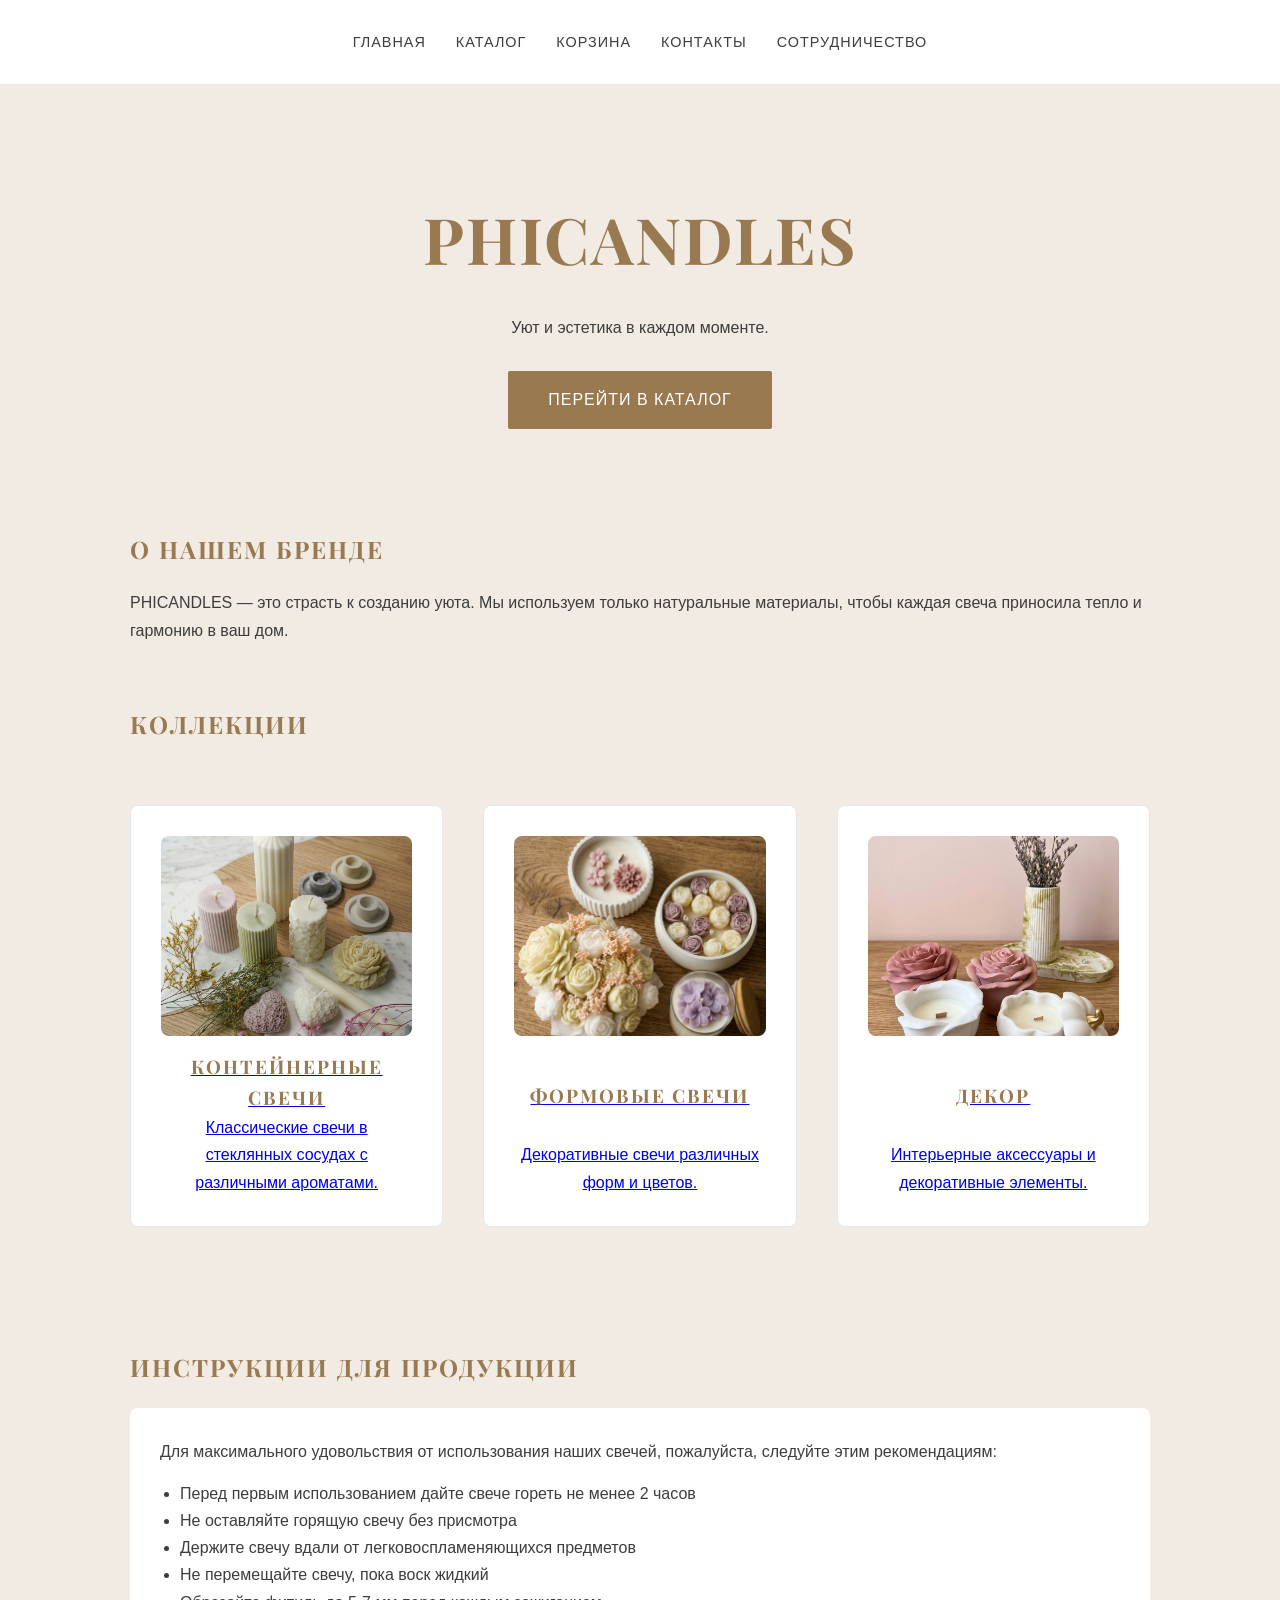
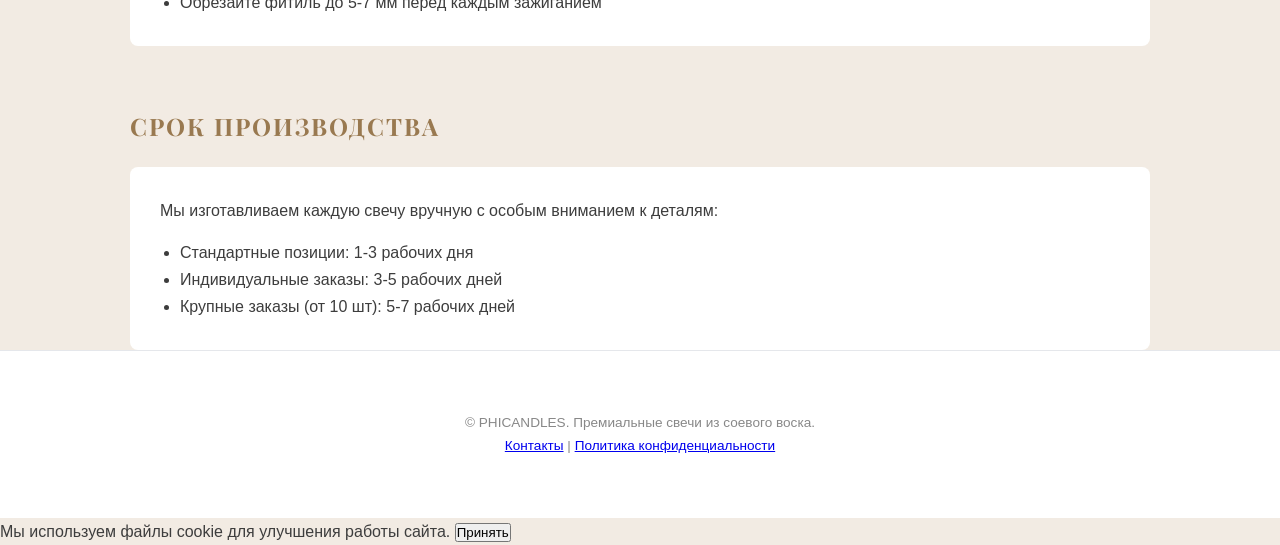
==== index.html @ 19fd30d9 "Финальная сборка магазина на основе макета: добавлены категории Контейнерные свечи и Формовые свечи," ====
<!doctype html>
<html lang="ru">

<head>
    <meta charset="UTF-8" />
    <meta name="viewport" content="width=device-width, initial-scale=1.0" />
    <title>PHICANDLES — Натуральные свечи</title>
    <link rel="preconnect" href="https://fonts.googleapis.com">
    <link rel="preconnect" href="https://fonts.gstatic.com" crossorigin>
    <link href="https://fonts.googleapis.com/css2?family=Playfair+Display:wght@400;700&display=swap" rel="stylesheet">
    <link rel="stylesheet" href="assets/css/styles.css" />
</head>

<body>
    <header class="header">
        <nav class="container nav">
            <a href="index.html">Главная</a>
            <a href="catalog.html">Каталог</a>
            <a href="cart.html">Корзина</a>
            <a href="contacts.html">Контакты</a>
            <a href="collaboration.html">Сотрудничество</a>
        </nav>
    </header>

    <section class="hero">
        <div class="container">
            <h1>PHICANDLES</h1>
            <p>Уют и эстетика в каждом моменте.</p>
            <a class="btn" href="catalog.html">Перейти в каталог</a>
        </div>
    </section>

    <main class="container">
        <section>
            <h2>О нашем бренде</h2>
            <p style="margin-top: 20px;">PHICANDLES — это страсть к созданию уюта. Мы используем только натуральные
                материалы, чтобы каждая свеча приносила тепло и гармонию в ваш дом.</p>
        </section>

        <section style="margin-top: 60px;">
            <h2>Коллекции</h2>
            <div class="product-grid">
                <a href="catalog.html" class="product-card">
                    <img src="covers/cover_classic.png" alt="Контейнерные свечи"
                        style="width: 100%; height: 200px; object-fit: cover; border-radius: 8px; margin-bottom: 15px;">
                    <h3>Контейнерные свечи</h3>
                    <p>Классические свечи в стеклянных сосудах с различными ароматами.</p>
                </a>
                <a href="catalog.html" class="product-card">
                    <img src="covers/cover_flowers.png" alt="Формовые свечи"
                        style="width: 100%; height: 200px; object-fit: cover; border-radius: 8px; margin-bottom: 15px;">
                    <h3>Формовые свечи</h3>
                    <p>Декоративные свечи различных форм и цветов.</p>
                </a>
                <a href="catalog.html" class="product-card">
                    <img src="covers/cover_decor.png" alt="Декор"
                        style="width: 100%; height: 200px; object-fit: cover; border-radius: 8px; margin-bottom: 15px;">
                    <h3>Декор</h3>
                    <p>Интерьерные аксессуары и декоративные элементы.</p>
                </a>
            </div>
        </section>

        <section style="margin-top: 60px;">
            <h2>Инструкции для продукции</h2>
            <div style="background: #fff; padding: 30px; border-radius: 8px; margin-top: 20px;">
                <p>Для максимального удовольствия от использования наших свечей, пожалуйста, следуйте этим
                    рекомендациям:</p>
                <ul style="margin-top: 15px; margin-left: 20px;">
                    <li>Перед первым использованием дайте свече гореть не менее 2 часов</li>
                    <li>Не оставляйте горящую свечу без присмотра</li>
                    <li>Держите свечу вдали от легковоспламеняющихся предметов</li>
                    <li>Не перемещайте свечу, пока воск жидкий</li>
                    <li>Обрезайте фитиль до 5-7 мм перед каждым зажиганием</li>
                </ul>
            </div>
        </section>

        <section style="margin-top: 60px;">
            <h2>Срок производства</h2>
            <div style="background: #fff; padding: 30px; border-radius: 8px; margin-top: 20px;">
                <p>Мы изготавливаем каждую свечу вручную с особым вниманием к деталям:</p>
                <ul style="margin-top: 15px; margin-left: 20px;">
                    <li>Стандартные позиции: 1-3 рабочих дня</li>
                    <li>Индивидуальные заказы: 3-5 рабочих дней</li>
                    <li>Крупные заказы (от 10 шт): 5-7 рабочих дней</li>
                </ul>
            </div>
        </section>
    </main>

    <footer class="footer">
        <div class="container">
            <p>© PHICANDLES. Премиальные свечи из соевого воска.</p>
            <p><a href="contacts.html">Контакты</a> | <a href="cookie.html">Политика конфиденциальности</a></p>
        </div>
    </footer>
    <div id="cookie-container"></div>
    <script>
        fetch('cookie.html')
            .then(response => response.text())
            .then(data => {
                document.getElementById('cookie-container').innerHTML = data;
                const cookieAccepted = localStorage.getItem('cookieAccepted');
                if (cookieAccepted) {
                    const cookieWarning = document.getElementById('cookie-warning');
                    if (cookieWarning) cookieWarning.style.display = 'none';
                }
            });
    </script>
</body>

</html>
---- assets/css/styles.css ----
/* Reset & Base Styles */
* {
    margin: 0;
    padding: 0;
    box-sizing: border-box;
}

body {
    font-family: 'Segoe UI', Tahoma, Geneva, Verdana, sans-serif;
    background-color: #F2EBE3;
    /* Powder Beige */
    color: #3D3D3D;
    /* Dark Gray */
    line-height: 1.7;
    font-size: 16px;
}

h1,
h2,
h3,
h4 {
    font-family: 'Playfair Display', serif;
    color: #997950;
    /* Bronze */
    font-weight: 700;
    text-transform: uppercase;
    letter-spacing: 2px;
}

.container {
    max-width: 1100px;
    margin: 0 auto;
    padding: 0 40px;
}

/* Header & Nav */
.header {
    padding: 30px 0;
    background: #FFFFFF;
    border-bottom: 1px solid #E5E7EB;
}

.nav {
    display: flex;
    gap: 30px;
    justify-content: center;
}

.nav a {
    text-decoration: none;
    color: #3D3D3D;
    font-size: 0.9rem;
    text-transform: uppercase;
    letter-spacing: 1px;
    transition: color 0.3s ease;
}

.nav a:hover {
    color: #997950;
}

/* Hero Section */
.hero {
    text-align: center;
    padding: 100px 0;
}

.hero h1 {
    font-size: 4rem;
    margin-bottom: 20px;
}

.btn {
    display: inline-block;
    padding: 15px 40px;
    background: #997950;
    color: #fff;
    text-decoration: none;
    border-radius: 2px;
    transition: background 0.3s ease;
    margin-top: 30px;
    text-transform: uppercase;
    letter-spacing: 1px;
}

.btn:hover {
    background: #7a6040;
}

/* Product Cards */
.product-grid {
    display: grid;
    grid-template-columns: repeat(auto-fit, minmax(300px, 1fr));
    gap: 40px;
    padding: 60px 0;
}

.product-card {
    background: #fff;
    padding: 30px;
    border: 1px solid #E5E7EB;
    border-radius: 8px;
    text-align: center;
    transition: transform 0.3s ease, box-shadow 0.3s ease;
    display: flex;
    flex-direction: column;
    justify-content: space-between;
}

.product-card:hover {
    transform: translateY(-5px);
    box-shadow: 0 15px 30px rgba(0, 0, 0, 0.1);
}

.product-card .product-category {
    font-size: 0.8rem;
    color: #997950;
    text-transform: uppercase;
    letter-spacing: 1px;
    margin-bottom: 10px;
}

.product-card .product-name {
    font-size: 1.2rem;
    margin-bottom: 10px;
    color: #3D3D3D;
}

.product-card .product-description {
    font-size: 0.9rem;
    color: #666;
    margin-bottom: 15px;
    flex-grow: 1;
}

.product-card .product-price {
    font-weight: 700;
    margin-bottom: 20px;
    font-size: 1.1rem;
}

.product-card .btn {
    margin-top: 10px;
    padding: 12px 20px;
    font-size: 0.8rem;
    width: 100%;
    border: none;
    cursor: pointer;
}

.aroma-select {
    width: 100%;
    padding: 8px;
    border: 1px solid #E5E7EB;
    border-radius: 4px;
    background: #F9F9F9;
    font-size: 0.85rem;
    color: #3D3D3D;
    margin-bottom: 10px;
}

/* Footer */
.footer {
    padding: 60px 0;
    background: #FFFFFF;
    border-top: 1px solid #E5E7EB;
    text-align: center;
    font-size: 0.85rem;
    color: #888;
}
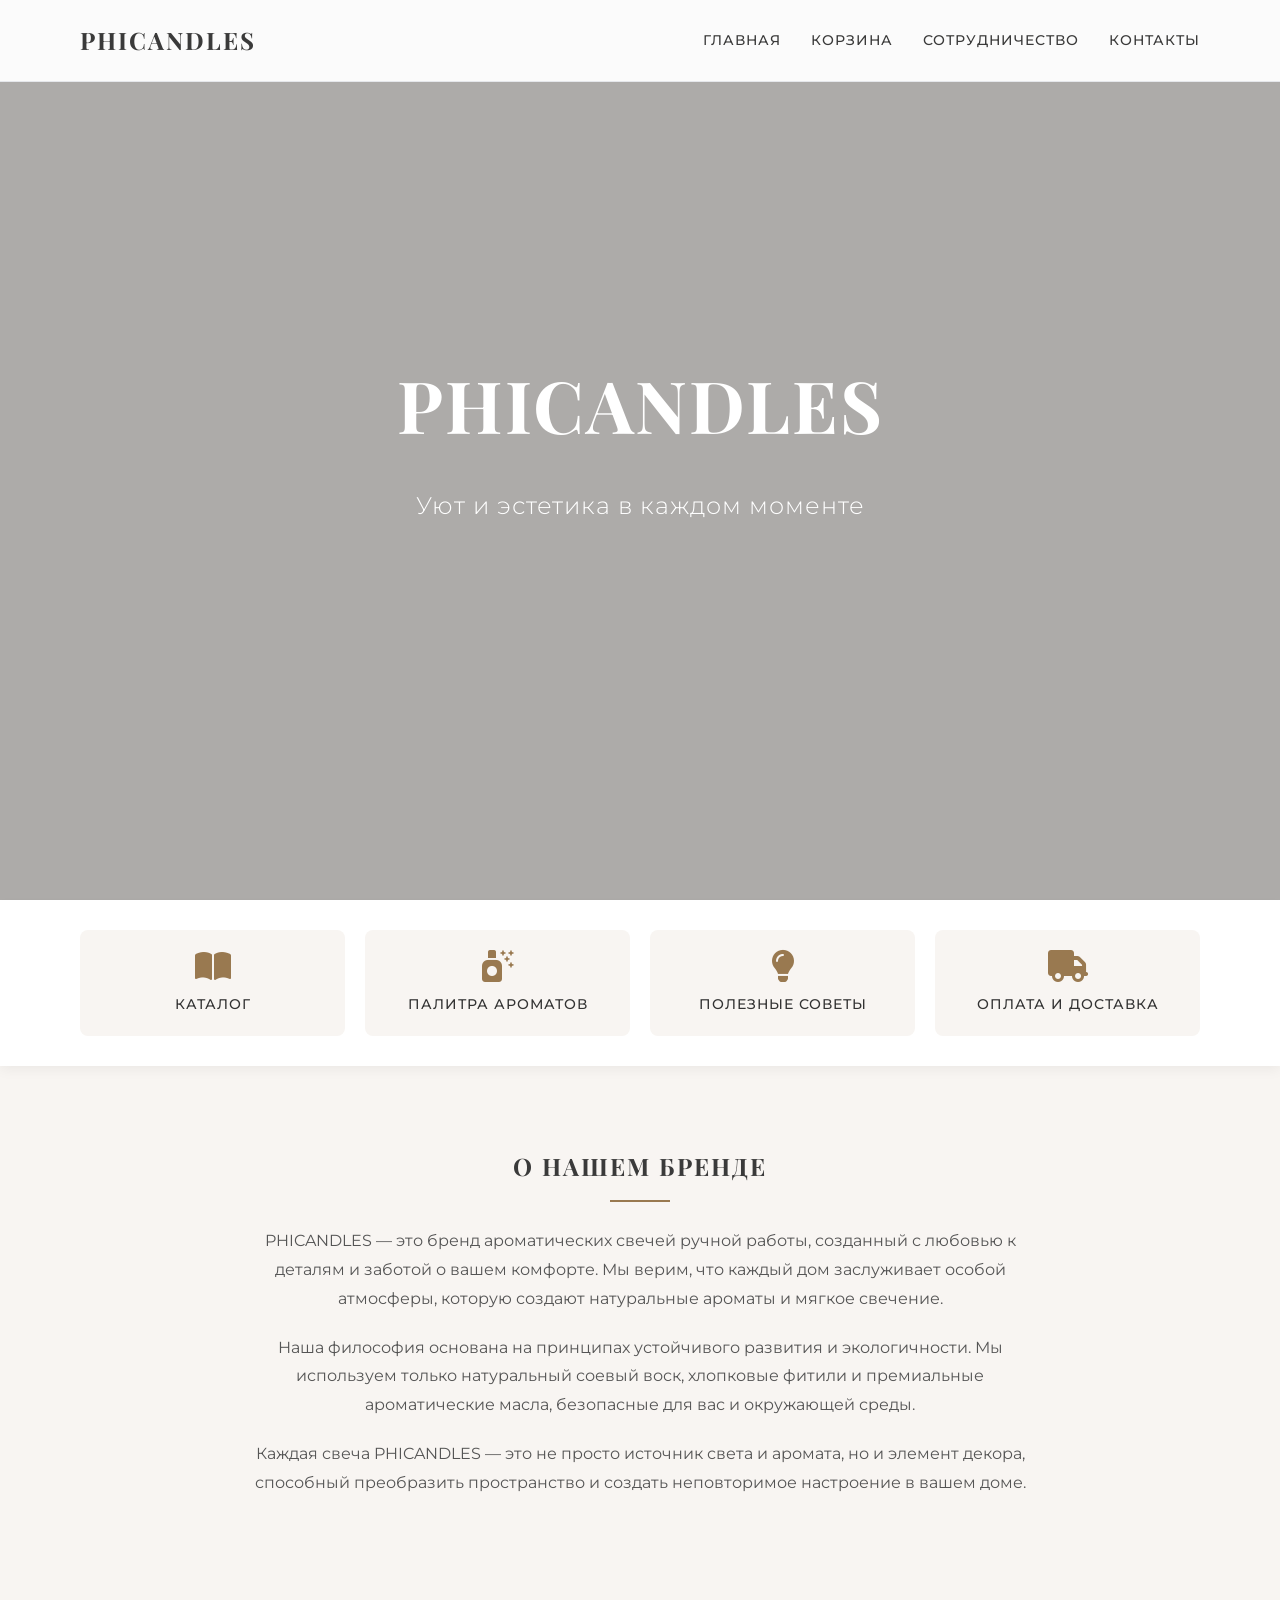
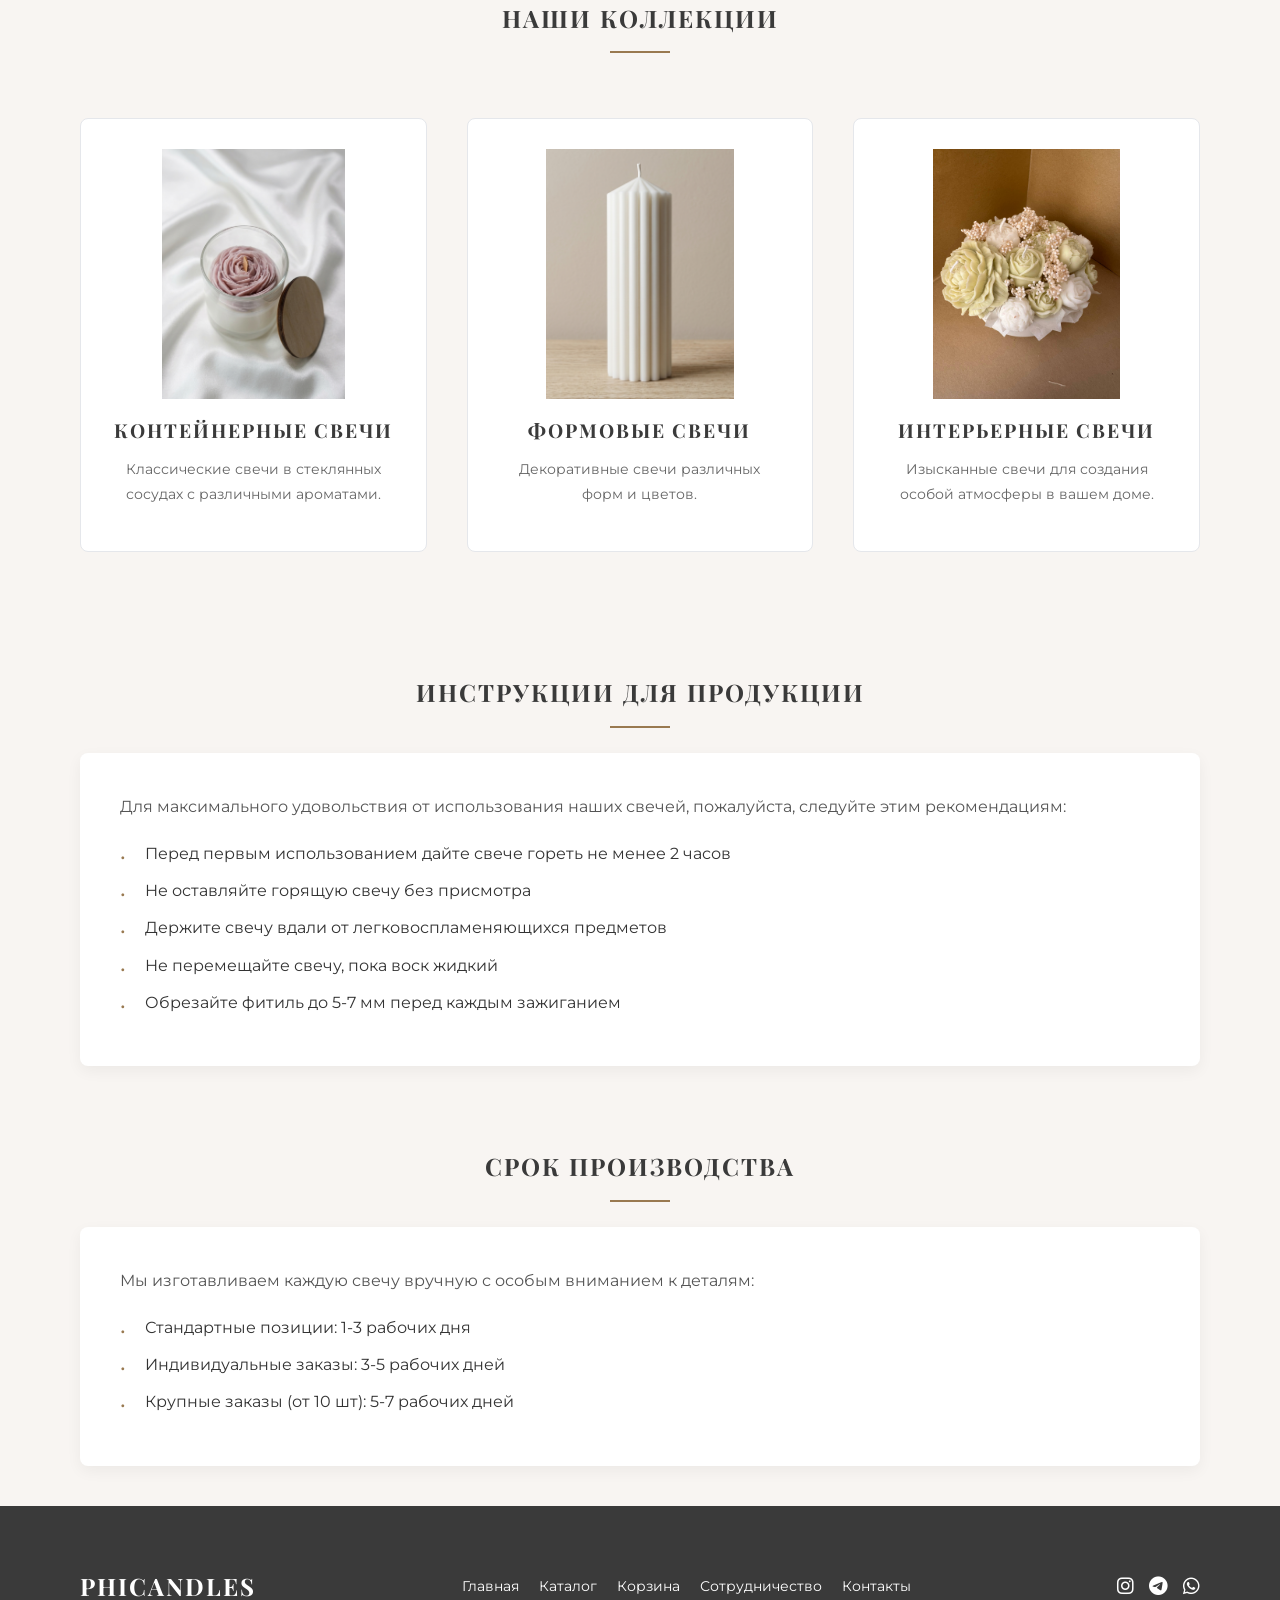
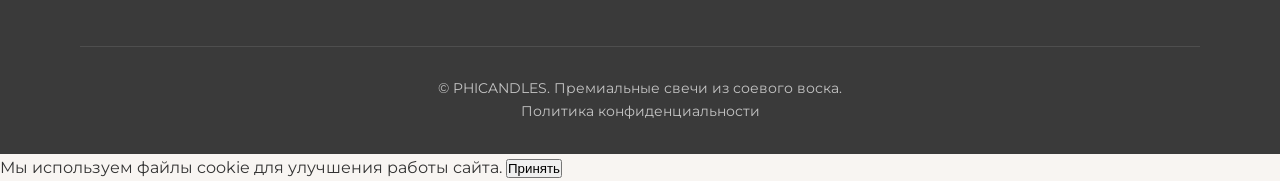
==== commit c25f5dc7: "Полная переработка главной страницы и навигации в стиле Quiet Luxury" ====
--- a/index.html
+++ b/index.html
@@ -7,66 +7,136 @@
     <title>PHICANDLES — Натуральные свечи</title>
     <link rel="preconnect" href="https://fonts.googleapis.com">
     <link rel="preconnect" href="https://fonts.gstatic.com" crossorigin>
-    <link href="https://fonts.googleapis.com/css2?family=Playfair+Display:wght@400;700&display=swap" rel="stylesheet">
+    <link
+        href="https://fonts.googleapis.com/css2?family=Playfair+Display:wght@400;700&family=Montserrat:wght@300;400;500&display=swap"
+        rel="stylesheet">
     <link rel="stylesheet" href="assets/css/styles.css" />
+    <link rel="stylesheet" href="https://cdnjs.cloudflare.com/ajax/libs/font-awesome/6.0.0/css/all.min.css">
 </head>
 
 <body>
-    <header class="header">
+    <!-- Фиксированное меню -->
+    <header class="header fixed-header">
         <nav class="container nav">
-            <a href="index.html">Главная</a>
-            <a href="catalog.html">Каталог</a>
-            <a href="cart.html">Корзина</a>
-            <a href="contacts.html">Контакты</a>
-            <a href="collaboration.html">Сотрудничество</a>
+            <div class="logo">PHICANDLES</div>
+            <div class="nav-links">
+                <a href="index.html">Главная</a>
+                <a href="cart.html">Корзина</a>
+                <a href="collaboration.html">Сотрудничество</a>
+                <a href="contacts.html">Контакты</a>
+            </div>
         </nav>
     </header>
 
-    <section class="hero">
+    <!-- Полноэкранный баннер -->
+    <section class="hero-fullscreen" style="background-image: url('Cover_hero.png');">
+        <div class="hero-content">
+            <h1>PHICANDLES</h1>
+            <p class="hero-subtitle">Уют и эстетика в каждом моменте</p>
+        </div>
+    </section>
+
+    <!-- Блок быстрых навигационных кнопок -->
+    <section class="quick-nav">
         <div class="container">
-            <h1>PHICANDLES</h1>
-            <p>Уют и эстетика в каждом моменте.</p>
-            <a class="btn" href="catalog.html">Перейти в каталог</a>
+            <div class="nav-buttons">
+                <div class="nav-button catalog-btn" id="catalogBtn">
+                    <i class="fas fa-book-open"></i>
+                    <span>Каталог</span>
+                </div>
+                <div class="nav-button">
+                    <i class="fas fa-air-freshener"></i>
+                    <span>Палитра Ароматов</span>
+                </div>
+                <div class="nav-button">
+                    <i class="fas fa-lightbulb"></i>
+                    <span>Полезные советы</span>
+                </div>
+                <div class="nav-button">
+                    <i class="fas fa-truck"></i>
+                    <span>Оплата и доставка</span>
+                </div>
+            </div>
         </div>
     </section>
 
+    <!-- Выпадающее меню каталога -->
+    <div class="catalog-dropdown" id="catalogDropdown">
+        <div class="container">
+            <div class="catalog-grid">
+                <a href="catalog.html" class="catalog-item">
+                    <img src="PRODUCTS/Conteiner candles/pion.png" alt="Контейнерные свечи">
+                    <h3>Контейнерные свечи</h3>
+                </a>
+                <a href="catalog.html" class="catalog-item">
+                    <img src="PRODUCTS/Form candles/maxi.png" alt="Формовые свечи">
+                    <h3>Формовые свечи</h3>
+                </a>
+                <a href="catalog.html" class="catalog-item">
+                    <img src="PRODUCTS/Interier candles/pistache_rose.jpg" alt="Интерьерные свечи">
+                    <h3>Интерьерные свечи</h3>
+                </a>
+                <a href="catalog.html" class="catalog-item">
+                    <img src="PRODUCTS/Aroma home/melts_s.png" alt="Ароматы для дома">
+                    <h3>Ароматы для дома</h3>
+                </a>
+                <a href="catalog.html" class="catalog-item">
+                    <img src="PRODUCTS/Gift boxes/star_set.png" alt="Подарочные боксы">
+                    <h3>Подарочные боксы</h3>
+                </a>
+                <a href="catalog.html" class="catalog-item">
+                    <img src="PRODUCTS/Seson offers/pink_rabbit.png" alt="Сезонные предложения">
+                    <h3>Сезонные предложения</h3>
+                </a>
+            </div>
+        </div>
+    </div>
+
     <main class="container">
-        <section>
+        <!-- Раздел "О нас" -->
+        <section class="about-section">
             <h2>О нашем бренде</h2>
-            <p style="margin-top: 20px;">PHICANDLES — это страсть к созданию уюта. Мы используем только натуральные
-                материалы, чтобы каждая свеча приносила тепло и гармонию в ваш дом.</p>
-        </section>
-
-        <section style="margin-top: 60px;">
-            <h2>Коллекции</h2>
+            <div class="about-content">
+                <p>PHICANDLES — это бренд ароматических свечей ручной работы, созданный с любовью к деталям и заботой о
+                    вашем комфорте. Мы верим, что каждый дом заслуживает особой атмосферы, которую создают натуральные
+                    ароматы и мягкое свечение.</p>
+                <p>Наша философия основана на принципах устойчивого развития и экологичности. Мы используем только
+                    натуральный соевый воск, хлопковые фитили и премиальные ароматические масла, безопасные для вас и
+                    окружающей среды.</p>
+                <p>Каждая свеча PHICANDLES — это не просто источник света и аромата, но и элемент декора, способный
+                    преобразить пространство и создать неповторимое настроение в вашем доме.</p>
+            </div>
+        </section>
+
+        <!-- Коллекции -->
+        <section class="collections-section">
+            <h2>Наши коллекции</h2>
             <div class="product-grid">
                 <a href="catalog.html" class="product-card">
-                    <img src="covers/cover_classic.png" alt="Контейнерные свечи"
-                        style="width: 100%; height: 200px; object-fit: cover; border-radius: 8px; margin-bottom: 15px;">
+                    <img src="PRODUCTS/Conteiner candles/pion.png" alt="Контейнерные свечи">
                     <h3>Контейнерные свечи</h3>
                     <p>Классические свечи в стеклянных сосудах с различными ароматами.</p>
                 </a>
                 <a href="catalog.html" class="product-card">
-                    <img src="covers/cover_flowers.png" alt="Формовые свечи"
-                        style="width: 100%; height: 200px; object-fit: cover; border-radius: 8px; margin-bottom: 15px;">
+                    <img src="PRODUCTS/Form candles/maxi.png" alt="Формовые свечи">
                     <h3>Формовые свечи</h3>
                     <p>Декоративные свечи различных форм и цветов.</p>
                 </a>
                 <a href="catalog.html" class="product-card">
-                    <img src="covers/cover_decor.png" alt="Декор"
-                        style="width: 100%; height: 200px; object-fit: cover; border-radius: 8px; margin-bottom: 15px;">
-                    <h3>Декор</h3>
-                    <p>Интерьерные аксессуары и декоративные элементы.</p>
-                </a>
-            </div>
-        </section>
-
-        <section style="margin-top: 60px;">
+                    <img src="PRODUCTS/Interier candles/pistache_rose.jpg" alt="Интерьерные свечи">
+                    <h3>Интерьерные свечи</h3>
+                    <p>Изысканные свечи для создания особой атмосферы в вашем доме.</p>
+                </a>
+            </div>
+        </section>
+
+        <!-- Инструкции для продукции -->
+        <section class="instructions-section">
             <h2>Инструкции для продукции</h2>
-            <div style="background: #fff; padding: 30px; border-radius: 8px; margin-top: 20px;">
+            <div class="instruction-card">
                 <p>Для максимального удовольствия от использования наших свечей, пожалуйста, следуйте этим
                     рекомендациям:</p>
-                <ul style="margin-top: 15px; margin-left: 20px;">
+                <ul>
                     <li>Перед первым использованием дайте свече гореть не менее 2 часов</li>
                     <li>Не оставляйте горящую свечу без присмотра</li>
                     <li>Держите свечу вдали от легковоспламеняющихся предметов</li>
@@ -76,11 +146,12 @@
             </div>
         </section>
 
-        <section style="margin-top: 60px;">
+        <!-- Срок производства -->
+        <section class="production-section">
             <h2>Срок производства</h2>
-            <div style="background: #fff; padding: 30px; border-radius: 8px; margin-top: 20px;">
+            <div class="production-card">
                 <p>Мы изготавливаем каждую свечу вручную с особым вниманием к деталям:</p>
-                <ul style="margin-top: 15px; margin-left: 20px;">
+                <ul>
                     <li>Стандартные позиции: 1-3 рабочих дня</li>
                     <li>Индивидуальные заказы: 3-5 рабочих дней</li>
                     <li>Крупные заказы (от 10 шт): 5-7 рабочих дней</li>
@@ -91,12 +162,32 @@
 
     <footer class="footer">
         <div class="container">
-            <p>© PHICANDLES. Премиальные свечи из соевого воска.</p>
-            <p><a href="contacts.html">Контакты</a> | <a href="cookie.html">Политика конфиденциальности</a></p>
+            <div class="footer-content">
+                <div class="footer-logo">PHICANDLES</div>
+                <div class="footer-links">
+                    <a href="index.html">Главная</a>
+                    <a href="catalog.html">Каталог</a>
+                    <a href="cart.html">Корзина</a>
+                    <a href="collaboration.html">Сотрудничество</a>
+                    <a href="contacts.html">Контакты</a>
+                </div>
+                <div class="footer-social">
+                    <a href="#"><i class="fab fa-instagram"></i></a>
+                    <a href="#"><i class="fab fa-telegram"></i></a>
+                    <a href="#"><i class="fab fa-whatsapp"></i></a>
+                </div>
+            </div>
+            <div class="footer-bottom">
+                <p>© PHICANDLES. Премиальные свечи из соевого воска.</p>
+                <p><a href="cookie.html">Политика конфиденциальности</a></p>
+            </div>
         </div>
     </footer>
+
     <div id="cookie-container"></div>
+
     <script>
+        // Загрузка cookie-уведомления
         fetch('cookie.html')
             .then(response => response.text())
             .then(data => {
@@ -107,6 +198,31 @@
                     if (cookieWarning) cookieWarning.style.display = 'none';
                 }
             });
+
+        // Выпадающее меню каталога
+        const catalogBtn = document.getElementById('catalogBtn');
+        const catalogDropdown = document.getElementById('catalogDropdown');
+
+        catalogBtn.addEventListener('click', function () {
+            catalogDropdown.classList.toggle('active');
+        });
+
+        // Закрытие выпадающего меню при клике вне его
+        document.addEventListener('click', function (event) {
+            if (!catalogBtn.contains(event.target) && !catalogDropdown.contains(event.target)) {
+                catalogDropdown.classList.remove('active');
+            }
+        });
+
+        // Фиксированное меню при прокрутке
+        window.addEventListener('scroll', function () {
+            const header = document.querySelector('.header');
+            if (window.scrollY > 50) {
+                header.classList.add('scrolled');
+            } else {
+                header.classList.remove('scrolled');
+            }
+        });
     </script>
 </body>
 
--- a/assets/css/styles.css
+++ b/assets/css/styles.css
@@ -6,11 +6,9 @@
 }
 
 body {
-    font-family: 'Segoe UI', Tahoma, Geneva, Verdana, sans-serif;
-    background-color: #F2EBE3;
-    /* Powder Beige */
-    color: #3D3D3D;
-    /* Dark Gray */
+    font-family: 'Montserrat', sans-serif;
+    background-color: #F8F5F2;
+    color: #333333;
     line-height: 1.7;
     font-size: 16px;
 }
@@ -20,71 +18,262 @@
 h3,
 h4 {
     font-family: 'Playfair Display', serif;
-    color: #997950;
-    /* Bronze */
+    color: #3A3A3A;
     font-weight: 700;
     text-transform: uppercase;
     letter-spacing: 2px;
 }
 
 .container {
-    max-width: 1100px;
+    max-width: 1200px;
     margin: 0 auto;
     padding: 0 40px;
 }
 
 /* Header & Nav */
 .header {
-    padding: 30px 0;
-    background: #FFFFFF;
+    padding: 20px 0;
+    background: rgba(255, 255, 255, 0.95);
     border-bottom: 1px solid #E5E7EB;
+    position: fixed;
+    width: 100%;
+    top: 0;
+    z-index: 1000;
+    transition: all 0.3s ease;
+}
+
+.header.scrolled {
+    box-shadow: 0 2px 10px rgba(0, 0, 0, 0.1);
+    padding: 15px 0;
 }
 
 .nav {
     display: flex;
+    justify-content: space-between;
+    align-items: center;
+}
+
+.logo {
+    font-family: 'Playfair Display', serif;
+    font-size: 1.5rem;
+    font-weight: 700;
+    color: #3A3A3A;
+    letter-spacing: 2px;
+}
+
+.nav-links {
+    display: flex;
     gap: 30px;
-    justify-content: center;
-}
-
-.nav a {
+}
+
+.nav-links a {
     text-decoration: none;
-    color: #3D3D3D;
+    color: #3A3A3A;
     font-size: 0.9rem;
     text-transform: uppercase;
     letter-spacing: 1px;
     transition: color 0.3s ease;
-}
-
-.nav a:hover {
+    font-weight: 500;
+}
+
+.nav-links a:hover {
     color: #997950;
 }
 
 /* Hero Section */
-.hero {
-    text-align: center;
-    padding: 100px 0;
-}
-
-.hero h1 {
-    font-size: 4rem;
+.hero-fullscreen {
+    height: 100vh;
+    background-size: cover;
+    background-position: center;
+    background-repeat: no-repeat;
+    display: flex;
+    align-items: center;
+    justify-content: center;
+    text-align: center;
+    color: #fff;
+    position: relative;
+}
+
+.hero-fullscreen::before {
+    content: '';
+    position: absolute;
+    top: 0;
+    left: 0;
+    width: 100%;
+    height: 100%;
+    background: rgba(0, 0, 0, 0.3);
+}
+
+.hero-content {
+    position: relative;
+    z-index: 1;
+    max-width: 800px;
+    padding: 0 20px;
+}
+
+.hero-content h1 {
+    font-size: 4.5rem;
     margin-bottom: 20px;
-}
-
-.btn {
-    display: inline-block;
-    padding: 15px 40px;
-    background: #997950;
-    color: #fff;
-    text-decoration: none;
-    border-radius: 2px;
-    transition: background 0.3s ease;
-    margin-top: 30px;
+    color: #fff;
+}
+
+.hero-subtitle {
+    font-size: 1.5rem;
+    margin-bottom: 30px;
+    font-weight: 300;
+    letter-spacing: 1px;
+}
+
+/* Quick Navigation */
+.quick-nav {
+    background-color: #fff;
+    padding: 30px 0;
+    box-shadow: 0 4px 12px rgba(0, 0, 0, 0.05);
+}
+
+.nav-buttons {
+    display: flex;
+    justify-content: space-between;
+    gap: 20px;
+}
+
+.nav-button {
+    display: flex;
+    flex-direction: column;
+    align-items: center;
+    padding: 20px;
+    background: #F8F5F2;
+    border-radius: 8px;
+    cursor: pointer;
+    transition: all 0.3s ease;
+    flex: 1;
+    text-align: center;
+}
+
+.nav-button:hover {
+    transform: translateY(-5px);
+    box-shadow: 0 10px 20px rgba(0, 0, 0, 0.05);
+}
+
+.nav-button i {
+    font-size: 2rem;
+    margin-bottom: 10px;
+    color: #997950;
+}
+
+.nav-button span {
+    font-size: 0.9rem;
+    font-weight: 500;
     text-transform: uppercase;
     letter-spacing: 1px;
 }
 
-.btn:hover {
-    background: #7a6040;
+/* Catalog Dropdown */
+.catalog-dropdown {
+    background: #fff;
+    padding: 40px 0;
+    box-shadow: 0 4px 12px rgba(0, 0, 0, 0.1);
+    position: absolute;
+    width: 100%;
+    z-index: 999;
+    display: none;
+    opacity: 0;
+    transform: translateY(-20px);
+    transition: all 0.3s ease;
+}
+
+.catalog-dropdown.active {
+    display: block;
+    opacity: 1;
+    transform: translateY(0);
+}
+
+.catalog-grid {
+    display: grid;
+    grid-template-columns: repeat(auto-fit, minmax(250px, 1fr));
+    gap: 30px;
+}
+
+.catalog-item {
+    text-decoration: none;
+    color: #3A3A3A;
+    text-align: center;
+    transition: transform 0.3s ease;
+}
+
+.catalog-item:hover {
+    transform: translateY(-5px);
+}
+
+.catalog-item img {
+    width: 100%;
+    height: 200px;
+    object-fit: cover;
+    border-radius: 8px;
+    margin-bottom: 15px;
+}
+
+.catalog-item h3 {
+    font-size: 1.1rem;
+    margin-bottom: 5px;
+}
+
+/* About Section */
+.about-section {
+    padding: 80px 0 40px;
+    text-align: center;
+}
+
+.about-section h2 {
+    margin-bottom: 40px;
+    position: relative;
+    display: inline-block;
+}
+
+.about-section h2::after {
+    content: '';
+    position: absolute;
+    bottom: -15px;
+    left: 50%;
+    transform: translateX(-50%);
+    width: 60px;
+    height: 2px;
+    background-color: #997950;
+}
+
+.about-content {
+    max-width: 800px;
+    margin: 0 auto;
+    text-align: center;
+}
+
+.about-content p {
+    margin-bottom: 20px;
+    line-height: 1.8;
+    color: #555;
+}
+
+/* Collections Section */
+.collections-section {
+    padding: 40px 0;
+    text-align: center;
+}
+
+.collections-section h2 {
+    margin-bottom: 40px;
+    position: relative;
+    display: inline-block;
+}
+
+.collections-section h2::after {
+    content: '';
+    position: absolute;
+    bottom: -15px;
+    left: 50%;
+    transform: translateX(-50%);
+    width: 60px;
+    height: 2px;
+    background-color: #997950;
 }
 
 /* Product Cards */
@@ -92,7 +281,7 @@
     display: grid;
     grid-template-columns: repeat(auto-fit, minmax(300px, 1fr));
     gap: 40px;
-    padding: 60px 0;
+    padding: 40px 0;
 }
 
 .product-card {
@@ -105,6 +294,8 @@
     display: flex;
     flex-direction: column;
     justify-content: space-between;
+    text-decoration: none;
+    color: inherit;
 }
 
 .product-card:hover {
@@ -112,59 +303,235 @@
     box-shadow: 0 15px 30px rgba(0, 0, 0, 0.1);
 }
 
-.product-card .product-category {
-    font-size: 0.8rem;
-    color: #997950;
-    text-transform: uppercase;
-    letter-spacing: 1px;
-    margin-bottom: 10px;
-}
-
-.product-card .product-name {
+.product-card img {
+    width: 100%;
+    height: 250px;
+    object-fit: contain;
+    border-radius: 8px;
+    margin-bottom: 15px;
+}
+
+.product-card h3 {
     font-size: 1.2rem;
     margin-bottom: 10px;
-    color: #3D3D3D;
-}
-
-.product-card .product-description {
+    color: #3A3A3A;
+}
+
+.product-card p {
     font-size: 0.9rem;
     color: #666;
     margin-bottom: 15px;
     flex-grow: 1;
 }
 
-.product-card .product-price {
+/* Instructions & Production Sections */
+.instructions-section,
+.production-section {
+    padding: 40px 0;
+    text-align: center;
+}
+
+.instructions-section h2,
+.production-section h2 {
+    margin-bottom: 40px;
+    position: relative;
+    display: inline-block;
+}
+
+.instructions-section h2::after,
+.production-section h2::after {
+    content: '';
+    position: absolute;
+    bottom: -15px;
+    left: 50%;
+    transform: translateX(-50%);
+    width: 60px;
+    height: 2px;
+    background-color: #997950;
+}
+
+.instruction-card,
+.production-card {
+    background: #fff;
+    padding: 40px;
+    border-radius: 8px;
+    box-shadow: 0 5px 15px rgba(0, 0, 0, 0.05);
+    text-align: left;
+}
+
+.instruction-card p,
+.production-card p {
+    margin-bottom: 20px;
+    color: #555;
+}
+
+.instruction-card ul,
+.production-card ul {
+    list-style-type: none;
+}
+
+.instruction-card li,
+.production-card li {
+    margin-bottom: 10px;
+    padding-left: 25px;
+    position: relative;
+}
+
+.instruction-card li::before,
+.production-card li::before {
+    content: '•';
+    color: #997950;
+    font-size: 1.2rem;
+    position: absolute;
+    left: 0;
+    top: 0;
+}
+
+/* Footer */
+.footer {
+    padding: 60px 0 30px;
+    background: #3A3A3A;
+    color: #fff;
+}
+
+.footer-content {
+    display: flex;
+    justify-content: space-between;
+    align-items: center;
+    flex-wrap: wrap;
+    margin-bottom: 40px;
+}
+
+.footer-logo {
+    font-family: 'Playfair Display', serif;
+    font-size: 1.5rem;
     font-weight: 700;
-    margin-bottom: 20px;
-    font-size: 1.1rem;
-}
-
-.product-card .btn {
-    margin-top: 10px;
-    padding: 12px 20px;
-    font-size: 0.8rem;
-    width: 100%;
-    border: none;
-    cursor: pointer;
-}
-
+    color: #fff;
+    letter-spacing: 2px;
+}
+
+.footer-links {
+    display: flex;
+    gap: 20px;
+}
+
+.footer-links a {
+    color: #fff;
+    text-decoration: none;
+    font-size: 0.9rem;
+    transition: color 0.3s ease;
+}
+
+.footer-links a:hover {
+    color: #997950;
+}
+
+.footer-social {
+    display: flex;
+    gap: 15px;
+}
+
+.footer-social a {
+    color: #fff;
+    font-size: 1.2rem;
+    transition: color 0.3s ease;
+}
+
+.footer-social a:hover {
+    color: #997950;
+}
+
+.footer-bottom {
+    text-align: center;
+    padding-top: 30px;
+    border-top: 1px solid rgba(255, 255, 255, 0.1);
+    font-size: 0.85rem;
+    color: rgba(255, 255, 255, 0.7);
+}
+
+.footer-bottom a {
+    color: rgba(255, 255, 255, 0.7);
+    text-decoration: none;
+    transition: color 0.3s ease;
+}
+
+.footer-bottom a:hover {
+    color: #fff;
+}
+
+/* Dropdown Select for Aromas */
 .aroma-select {
     width: 100%;
-    padding: 8px;
+    padding: 12px 15px;
     border: 1px solid #E5E7EB;
     border-radius: 4px;
     background: #F9F9F9;
-    font-size: 0.85rem;
-    color: #3D3D3D;
-    margin-bottom: 10px;
-}
-
-/* Footer */
-.footer {
-    padding: 60px 0;
-    background: #FFFFFF;
-    border-top: 1px solid #E5E7EB;
-    text-align: center;
-    font-size: 0.85rem;
-    color: #888;
+    font-size: 0.9rem;
+    color: #3A3A3A;
+    margin-bottom: 15px;
+    appearance: none;
+    background-image: url("data:image/svg+xml,%3Csvg xmlns='http://www.w3.org/2000/svg' width='16' height='16' fill='%23997950' viewBox='0 0 16 16'%3E%3Cpath d='M7.247 11.14 2.451 5.658C1.885 5.013 2.345 4 3.204 4h9.592a1 1 0 0 1 .753 1.659l-4.796 5.48a1 1 0 0 1-1.506 0z'/%3E%3C/svg%3E");
+    background-repeat: no-repeat;
+    background-position: calc(100% - 15px) center;
+    cursor: pointer;
+    transition: border-color 0.3s ease;
+}
+
+.aroma-select:focus {
+    outline: none;
+    border-color: #997950;
+}
+
+/* Responsive Styles */
+@media (max-width: 768px) {
+    .nav {
+        flex-direction: column;
+        gap: 15px;
+    }
+
+    .nav-links {
+        flex-wrap: wrap;
+        justify-content: center;
+    }
+
+    .hero-content h1 {
+        font-size: 3rem;
+    }
+
+    .hero-subtitle {
+        font-size: 1.2rem;
+    }
+
+    .nav-buttons {
+        flex-wrap: wrap;
+    }
+
+    .nav-button {
+        flex: 0 0 calc(50% - 10px);
+    }
+
+    .footer-content {
+        flex-direction: column;
+        gap: 30px;
+        text-align: center;
+    }
+
+    .footer-links {
+        flex-wrap: wrap;
+        justify-content: center;
+    }
+}
+
+@media (max-width: 480px) {
+    .container {
+        padding: 0 20px;
+    }
+
+    .hero-content h1 {
+        font-size: 2.5rem;
+    }
+
+    .nav-button {
+        flex: 0 0 100%;
+    }
 }
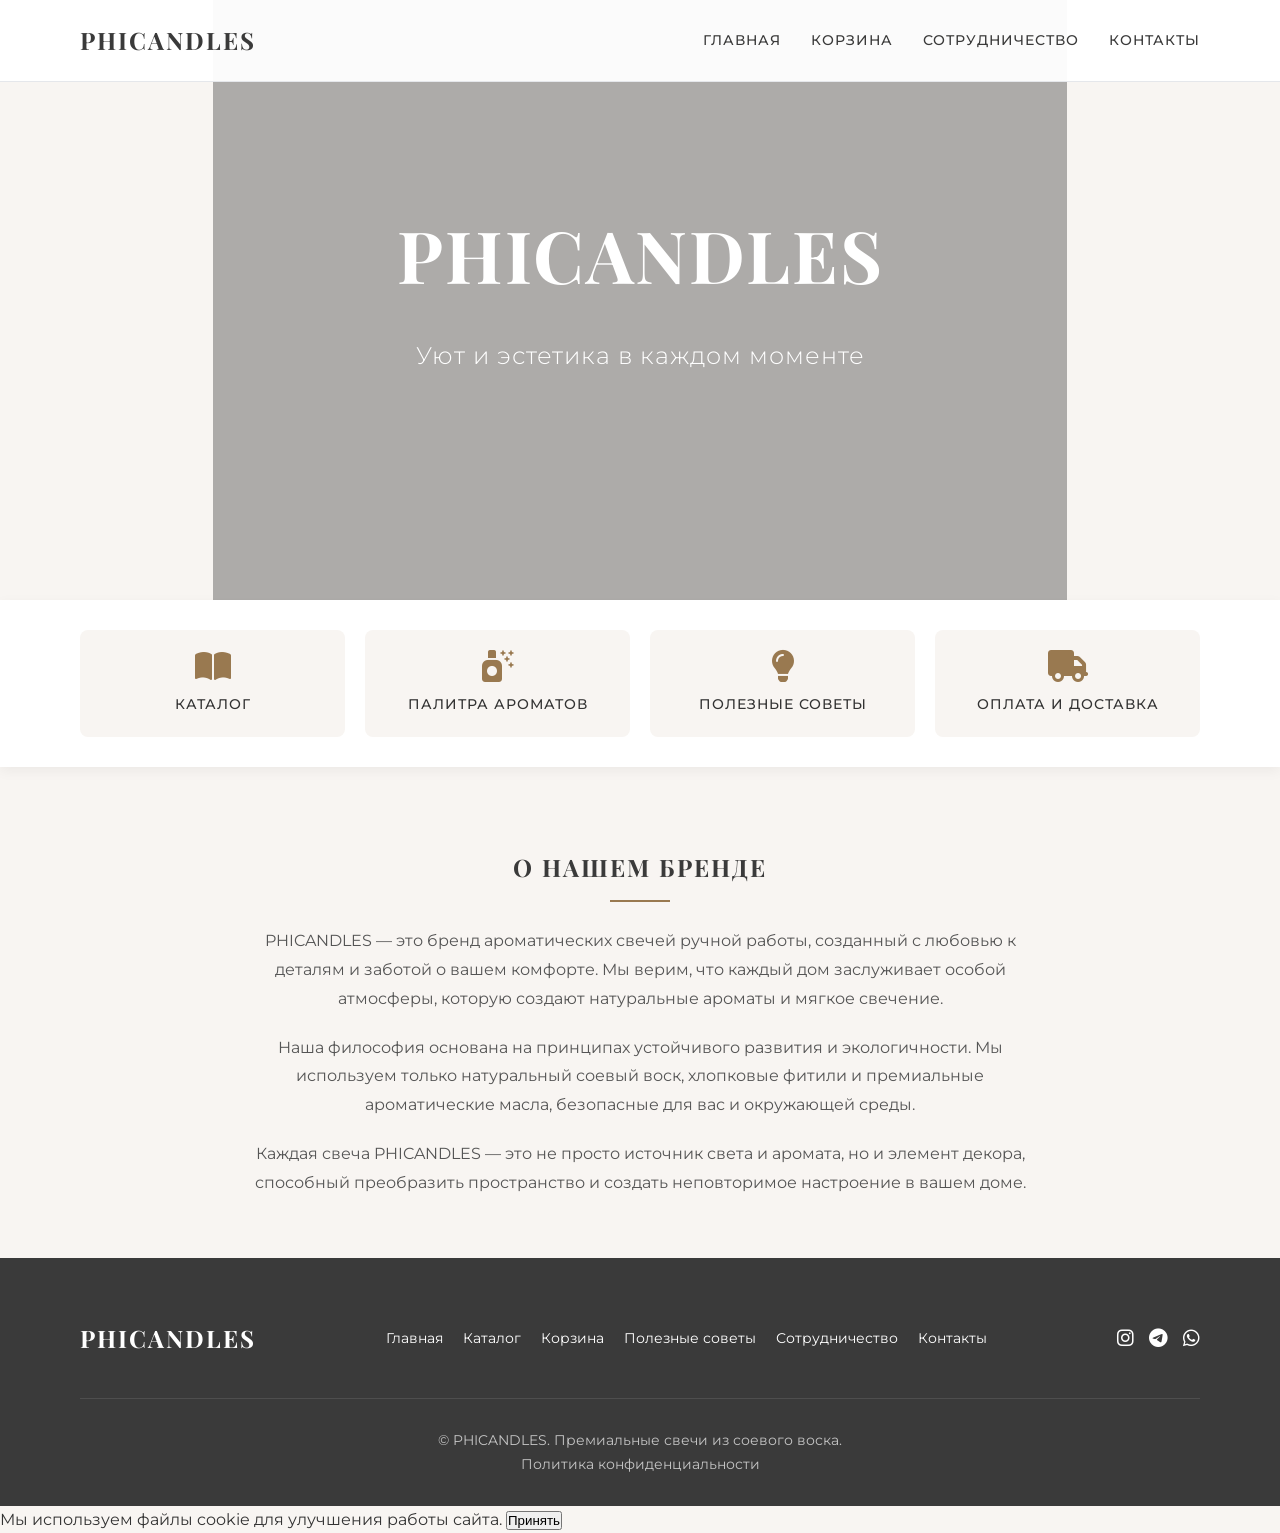
==== commit dacf6e19: "Обновление структуры сайта: создана страница Полезные советы, уменьшен баннер, убран блок коллекций " ====
--- a/index.html
+++ b/index.html
@@ -28,8 +28,8 @@
         </nav>
     </header>
 
-    <!-- Полноэкранный баннер -->
-    <section class="hero-fullscreen" style="background-image: url('Cover_hero.png');">
+    <!-- Полноэкранный баннер (уменьшенный в 1,5 раза) -->
+    <section class="hero-banner" style="background-image: url('Cover_hero.png');">
         <div class="hero-content">
             <h1>PHICANDLES</h1>
             <p class="hero-subtitle">Уют и эстетика в каждом моменте</p>
@@ -48,10 +48,10 @@
                     <i class="fas fa-air-freshener"></i>
                     <span>Палитра Ароматов</span>
                 </div>
-                <div class="nav-button">
+                <a href="tips.html" class="nav-button">
                     <i class="fas fa-lightbulb"></i>
                     <span>Полезные советы</span>
-                </div>
+                </a>
                 <div class="nav-button">
                     <i class="fas fa-truck"></i>
                     <span>Оплата и доставка</span>
@@ -108,56 +108,6 @@
             </div>
         </section>
 
-        <!-- Коллекции -->
-        <section class="collections-section">
-            <h2>Наши коллекции</h2>
-            <div class="product-grid">
-                <a href="catalog.html" class="product-card">
-                    <img src="PRODUCTS/Conteiner candles/pion.png" alt="Контейнерные свечи">
-                    <h3>Контейнерные свечи</h3>
-                    <p>Классические свечи в стеклянных сосудах с различными ароматами.</p>
-                </a>
-                <a href="catalog.html" class="product-card">
-                    <img src="PRODUCTS/Form candles/maxi.png" alt="Формовые свечи">
-                    <h3>Формовые свечи</h3>
-                    <p>Декоративные свечи различных форм и цветов.</p>
-                </a>
-                <a href="catalog.html" class="product-card">
-                    <img src="PRODUCTS/Interier candles/pistache_rose.jpg" alt="Интерьерные свечи">
-                    <h3>Интерьерные свечи</h3>
-                    <p>Изысканные свечи для создания особой атмосферы в вашем доме.</p>
-                </a>
-            </div>
-        </section>
-
-        <!-- Инструкции для продукции -->
-        <section class="instructions-section">
-            <h2>Инструкции для продукции</h2>
-            <div class="instruction-card">
-                <p>Для максимального удовольствия от использования наших свечей, пожалуйста, следуйте этим
-                    рекомендациям:</p>
-                <ul>
-                    <li>Перед первым использованием дайте свече гореть не менее 2 часов</li>
-                    <li>Не оставляйте горящую свечу без присмотра</li>
-                    <li>Держите свечу вдали от легковоспламеняющихся предметов</li>
-                    <li>Не перемещайте свечу, пока воск жидкий</li>
-                    <li>Обрезайте фитиль до 5-7 мм перед каждым зажиганием</li>
-                </ul>
-            </div>
-        </section>
-
-        <!-- Срок производства -->
-        <section class="production-section">
-            <h2>Срок производства</h2>
-            <div class="production-card">
-                <p>Мы изготавливаем каждую свечу вручную с особым вниманием к деталям:</p>
-                <ul>
-                    <li>Стандартные позиции: 1-3 рабочих дня</li>
-                    <li>Индивидуальные заказы: 3-5 рабочих дней</li>
-                    <li>Крупные заказы (от 10 шт): 5-7 рабочих дней</li>
-                </ul>
-            </div>
-        </section>
     </main>
 
     <footer class="footer">
@@ -168,6 +118,7 @@
                     <a href="index.html">Главная</a>
                     <a href="catalog.html">Каталог</a>
                     <a href="cart.html">Корзина</a>
+                    <a href="tips.html">Полезные советы</a>
                     <a href="collaboration.html">Сотрудничество</a>
                     <a href="contacts.html">Контакты</a>
                 </div>
--- a/assets/css/styles.css
+++ b/assets/css/styles.css
@@ -104,6 +104,34 @@
     background: rgba(0, 0, 0, 0.3);
 }
 
+/* Уменьшенный баннер */
+.hero-banner {
+    height: 66.67vh;
+    /* Уменьшено в 1.5 раза от 100vh */
+    background-size: cover;
+    background-position: center;
+    background-repeat: no-repeat;
+    display: flex;
+    align-items: center;
+    justify-content: center;
+    text-align: center;
+    color: #fff;
+    position: relative;
+    max-width: 66.67%;
+    /* Уменьшено в 1.5 раза от 100% */
+    margin: 0 auto;
+}
+
+.hero-banner::before {
+    content: '';
+    position: absolute;
+    top: 0;
+    left: 0;
+    width: 100%;
+    height: 100%;
+    background: rgba(0, 0, 0, 0.3);
+}
+
 .hero-content {
     position: relative;
     z-index: 1;
@@ -148,6 +176,8 @@
     transition: all 0.3s ease;
     flex: 1;
     text-align: center;
+    text-decoration: none;
+    color: inherit;
 }
 
 .nav-button:hover {
@@ -324,22 +354,25 @@
     flex-grow: 1;
 }
 
-/* Instructions & Production Sections */
+/* Instructions, Production & Care Sections */
 .instructions-section,
-.production-section {
+.production-section,
+.care-section {
     padding: 40px 0;
     text-align: center;
 }
 
 .instructions-section h2,
-.production-section h2 {
+.production-section h2,
+.care-section h2 {
     margin-bottom: 40px;
     position: relative;
     display: inline-block;
 }
 
 .instructions-section h2::after,
-.production-section h2::after {
+.production-section h2::after,
+.care-section h2::after {
     content: '';
     position: absolute;
     bottom: -15px;
@@ -351,40 +384,72 @@
 }
 
 .instruction-card,
-.production-card {
+.production-card,
+.care-card {
     background: #fff;
     padding: 40px;
     border-radius: 8px;
     box-shadow: 0 5px 15px rgba(0, 0, 0, 0.05);
     text-align: left;
+    margin-bottom: 40px;
 }
 
 .instruction-card p,
-.production-card p {
+.production-card p,
+.care-card p {
     margin-bottom: 20px;
     color: #555;
 }
 
 .instruction-card ul,
-.production-card ul {
+.production-card ul,
+.care-card ul {
     list-style-type: none;
 }
 
 .instruction-card li,
-.production-card li {
+.production-card li,
+.care-card li {
     margin-bottom: 10px;
     padding-left: 25px;
     position: relative;
 }
 
 .instruction-card li::before,
-.production-card li::before {
+.production-card li::before,
+.care-card li::before {
     content: '•';
     color: #997950;
     font-size: 1.2rem;
     position: absolute;
     left: 0;
     top: 0;
+}
+
+/* Page Header */
+.page-header {
+    background-color: #F8F5F2;
+    padding: 120px 0 40px;
+    text-align: center;
+    margin-bottom: 40px;
+}
+
+.page-header h1 {
+    font-size: 2.5rem;
+    color: #3A3A3A;
+    position: relative;
+    display: inline-block;
+}
+
+.page-header h1::after {
+    content: '';
+    position: absolute;
+    bottom: -15px;
+    left: 50%;
+    transform: translateX(-50%);
+    width: 80px;
+    height: 2px;
+    background-color: #997950;
 }
 
 /* Footer */
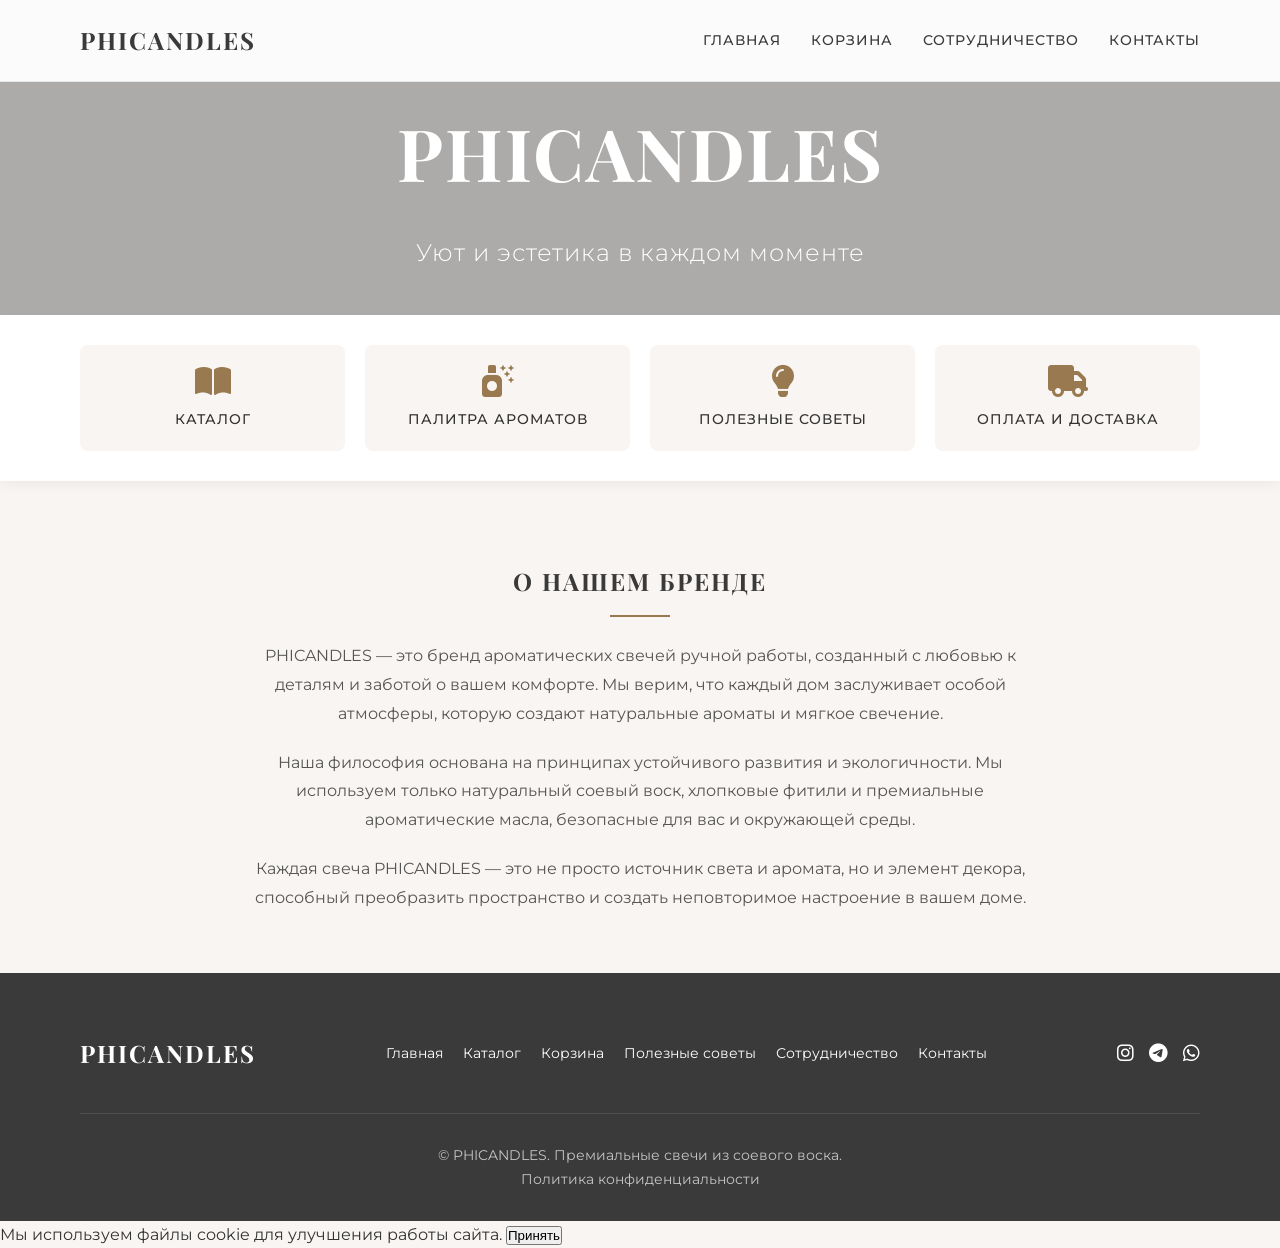
==== commit 780b3ebc: "Коррекция интерфейса: уменьшен баннер, добавлена Палитра ароматов, исправлены стили кнопок" ====
--- a/index.html
+++ b/index.html
@@ -14,13 +14,13 @@
     <link rel="stylesheet" href="https://cdnjs.cloudflare.com/ajax/libs/font-awesome/6.0.0/css/all.min.css">
 </head>
 
-<body>
+<body id="top">
     <!-- Фиксированное меню -->
     <header class="header fixed-header">
         <nav class="container nav">
             <div class="logo">PHICANDLES</div>
             <div class="nav-links">
-                <a href="index.html">Главная</a>
+                <a href="#top">Главная</a>
                 <a href="cart.html">Корзина</a>
                 <a href="collaboration.html">Сотрудничество</a>
                 <a href="contacts.html">Контакты</a>
@@ -44,7 +44,7 @@
                     <i class="fas fa-book-open"></i>
                     <span>Каталог</span>
                 </div>
-                <div class="nav-button">
+                <div class="nav-button" id="aromaBtn">
                     <i class="fas fa-air-freshener"></i>
                     <span>Палитра Ароматов</span>
                 </div>
@@ -88,6 +88,18 @@
                     <img src="PRODUCTS/Seson offers/pink_rabbit.png" alt="Сезонные предложения">
                     <h3>Сезонные предложения</h3>
                 </a>
+            </div>
+        </div>
+    </div>
+
+    <!-- Выпадающее меню ароматов -->
+    <div class="catalog-dropdown" id="aromaDropdown">
+        <div class="container">
+            <div class="aroma-dropdown-container">
+                <h2 style="margin-bottom: 30px;">Палитра ароматов</h2>
+                <div class="aroma-dropdown-content active" id="aromaList">
+                    <!-- Список ароматов будет загружен динамически -->
+                </div>
             </div>
         </div>
     </div>
@@ -115,7 +127,7 @@
             <div class="footer-content">
                 <div class="footer-logo">PHICANDLES</div>
                 <div class="footer-links">
-                    <a href="index.html">Главная</a>
+                    <a href="#top">Главная</a>
                     <a href="catalog.html">Каталог</a>
                     <a href="cart.html">Корзина</a>
                     <a href="tips.html">Полезные советы</a>
@@ -155,13 +167,41 @@
         const catalogDropdown = document.getElementById('catalogDropdown');
 
         catalogBtn.addEventListener('click', function () {
+            aromaDropdown.classList.remove('active');
             catalogDropdown.classList.toggle('active');
         });
 
-        // Закрытие выпадающего меню при клике вне его
+        // Выпадающее меню ароматов
+        const aromaBtn = document.getElementById('aromaBtn');
+        const aromaDropdown = document.getElementById('aromaDropdown');
+        const aromaList = document.getElementById('aromaList');
+
+        // Загрузка списка ароматов из файла
+        fetch('List of fragrances.txt')
+            .then(response => response.text())
+            .then(data => {
+                const aromas = data.split('\n').filter(aroma => aroma.trim() !== '');
+                aromaList.innerHTML = aromas.map(aroma =>
+                    `<a href="#" class="aroma-item">${aroma}</a>`
+                ).join('');
+            })
+            .catch(error => {
+                console.error('Ошибка загрузки списка ароматов:', error);
+                aromaList.innerHTML = '<p>Не удалось загрузить список ароматов</p>';
+            });
+
+        aromaBtn.addEventListener('click', function () {
+            catalogDropdown.classList.remove('active');
+            aromaDropdown.classList.toggle('active');
+        });
+
+        // Закрытие выпадающих меню при клике вне их
         document.addEventListener('click', function (event) {
             if (!catalogBtn.contains(event.target) && !catalogDropdown.contains(event.target)) {
                 catalogDropdown.classList.remove('active');
+            }
+            if (!aromaBtn.contains(event.target) && !aromaDropdown.contains(event.target)) {
+                aromaDropdown.classList.remove('active');
             }
         });
 
--- a/assets/css/styles.css
+++ b/assets/css/styles.css
@@ -106,9 +106,9 @@
 
 /* Уменьшенный баннер */
 .hero-banner {
-    height: 66.67vh;
-    /* Уменьшено в 1.5 раза от 100vh */
-    background-size: cover;
+    height: 35vh;
+    /* Уменьшено до 30-35% высоты экрана */
+    background-size: contain;
     background-position: center;
     background-repeat: no-repeat;
     display: flex;
@@ -117,9 +117,10 @@
     text-align: center;
     color: #fff;
     position: relative;
-    max-width: 66.67%;
-    /* Уменьшено в 1.5 раза от 100% */
+    max-width: 100%;
     margin: 0 auto;
+    padding-top: 80px;
+    /* Добавлен отступ сверху для фиксированного меню */
 }
 
 .hero-banner::before {
@@ -178,6 +179,14 @@
     text-align: center;
     text-decoration: none;
     color: inherit;
+    outline: none;
+    /* Убираем синюю подсветку при фокусе */
+}
+
+/* Убираем синюю подсветку при фокусе для всех кнопок */
+.nav-button:focus {
+    outline: none;
+    box-shadow: none;
 }
 
 .nav-button:hover {
@@ -525,7 +534,8 @@
 }
 
 /* Dropdown Select for Aromas */
-.aroma-select {
+.aroma-select,
+.aroma-dropdown {
     width: 100%;
     padding: 12px 15px;
     border: 1px solid #E5E7EB;
@@ -542,9 +552,48 @@
     transition: border-color 0.3s ease;
 }
 
-.aroma-select:focus {
+.aroma-select:focus,
+.aroma-dropdown:focus {
     outline: none;
     border-color: #997950;
+}
+
+/* Стили для выпадающего списка ароматов */
+.aroma-dropdown-container {
+    position: relative;
+    width: 100%;
+    max-width: 600px;
+    margin: 0 auto;
+}
+
+.aroma-dropdown-content {
+    display: none;
+    position: absolute;
+    background-color: #fff;
+    width: 100%;
+    max-height: 300px;
+    overflow-y: auto;
+    box-shadow: 0 8px 16px rgba(0, 0, 0, 0.1);
+    z-index: 1;
+    border-radius: 4px;
+    margin-top: 5px;
+}
+
+.aroma-dropdown-content.active {
+    display: block;
+}
+
+.aroma-item {
+    padding: 12px 15px;
+    text-decoration: none;
+    display: block;
+    color: #3A3A3A;
+    transition: background-color 0.3s ease;
+    text-align: left;
+}
+
+.aroma-item:hover {
+    background-color: #F8F5F2;
 }
 
 /* Responsive Styles */
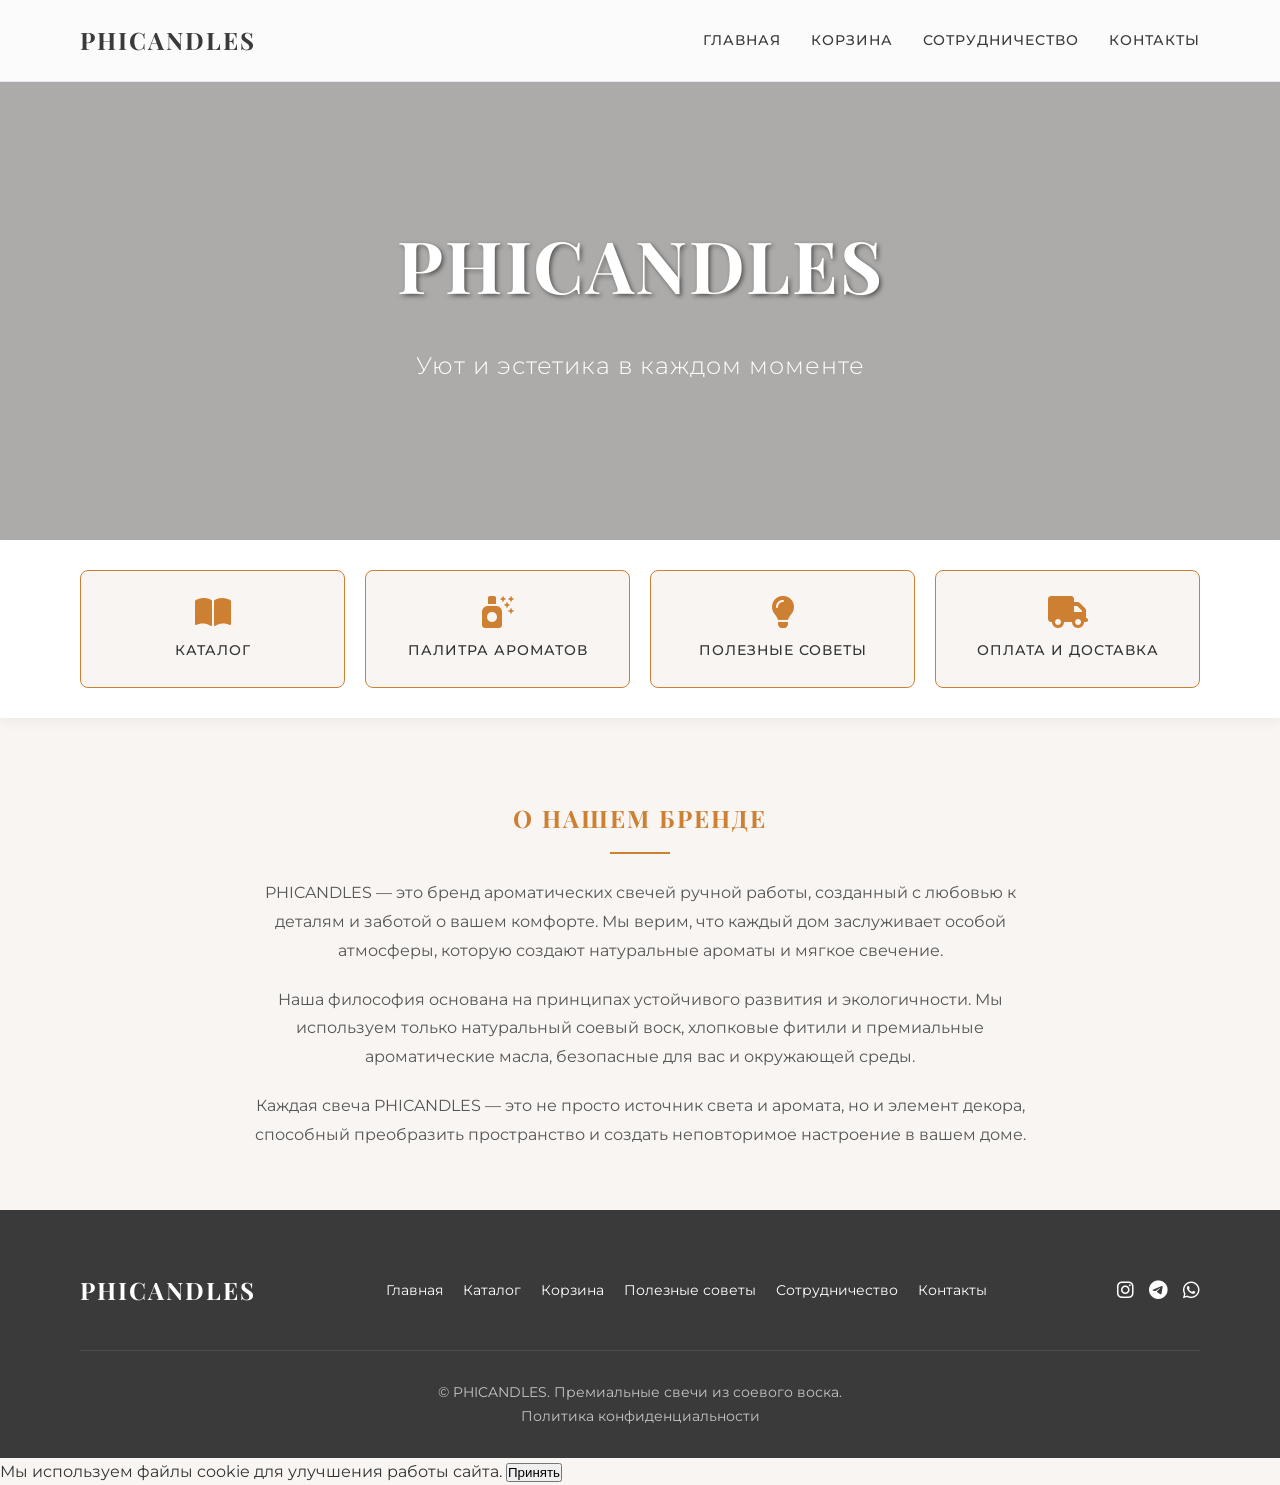
==== commit ef2aa15d: "Масштабное обновление дизайна: увеличен баннер, внедрена бронзовая цветовая схема, исправлена Палитр" ====
--- a/index.html
+++ b/index.html
@@ -20,7 +20,7 @@
         <nav class="container nav">
             <div class="logo">PHICANDLES</div>
             <div class="nav-links">
-                <a href="#top">Главная</a>
+                <a href="index.html">Главная</a>
                 <a href="cart.html">Корзина</a>
                 <a href="collaboration.html">Сотрудничество</a>
                 <a href="contacts.html">Контакты</a>
@@ -65,27 +65,27 @@
         <div class="container">
             <div class="catalog-grid">
                 <a href="catalog.html" class="catalog-item">
-                    <img src="PRODUCTS/Conteiner candles/pion.png" alt="Контейнерные свечи">
+                    <img src="./PRODUCTS/Conteiner candles/pion.png" alt="Контейнерные свечи">
                     <h3>Контейнерные свечи</h3>
                 </a>
                 <a href="catalog.html" class="catalog-item">
-                    <img src="PRODUCTS/Form candles/maxi.png" alt="Формовые свечи">
+                    <img src="./PRODUCTS/Form candles/maxi.png" alt="Формовые свечи">
                     <h3>Формовые свечи</h3>
                 </a>
                 <a href="catalog.html" class="catalog-item">
-                    <img src="PRODUCTS/Interier candles/pistache_rose.jpg" alt="Интерьерные свечи">
+                    <img src="./PRODUCTS/Interier candles/pistache_rose.jpg" alt="Интерьерные свечи">
                     <h3>Интерьерные свечи</h3>
                 </a>
                 <a href="catalog.html" class="catalog-item">
-                    <img src="PRODUCTS/Aroma home/melts_s.png" alt="Ароматы для дома">
+                    <img src="./PRODUCTS/Aroma home/melts_s.png" alt="Ароматы для дома">
                     <h3>Ароматы для дома</h3>
                 </a>
                 <a href="catalog.html" class="catalog-item">
-                    <img src="PRODUCTS/Gift boxes/star_set.png" alt="Подарочные боксы">
+                    <img src="./PRODUCTS/Gift boxes/star_set.png" alt="Подарочные боксы">
                     <h3>Подарочные боксы</h3>
                 </a>
                 <a href="catalog.html" class="catalog-item">
-                    <img src="PRODUCTS/Seson offers/pink_rabbit.png" alt="Сезонные предложения">
+                    <img src="./PRODUCTS/Seson offers/pink_rabbit.png" alt="Сезонные предложения">
                     <h3>Сезонные предложения</h3>
                 </a>
             </div>
@@ -127,7 +127,7 @@
             <div class="footer-content">
                 <div class="footer-logo">PHICANDLES</div>
                 <div class="footer-links">
-                    <a href="#top">Главная</a>
+                    <a href="index.html">Главная</a>
                     <a href="catalog.html">Каталог</a>
                     <a href="cart.html">Корзина</a>
                     <a href="tips.html">Полезные советы</a>
@@ -177,7 +177,7 @@
         const aromaList = document.getElementById('aromaList');
 
         // Загрузка списка ароматов из файла
-        fetch('List of fragrances.txt')
+        fetch('./List of fragrances.txt')
             .then(response => response.text())
             .then(data => {
                 const aromas = data.split('\n').filter(aroma => aroma.trim() !== '');
--- a/assets/css/styles.css
+++ b/assets/css/styles.css
@@ -18,7 +18,8 @@
 h3,
 h4 {
     font-family: 'Playfair Display', serif;
-    color: #3A3A3A;
+    color: #CD7F32;
+    /* Благородный бронзовый цвет */
     font-weight: 700;
     text-transform: uppercase;
     letter-spacing: 2px;
@@ -77,7 +78,8 @@
 }
 
 .nav-links a:hover {
-    color: #997950;
+    color: #CD7F32;
+    /* Бронзовый цвет при наведении */
 }
 
 /* Hero Section */
@@ -104,10 +106,10 @@
     background: rgba(0, 0, 0, 0.3);
 }
 
-/* Уменьшенный баннер */
+/* Увеличенный баннер */
 .hero-banner {
-    height: 35vh;
-    /* Уменьшено до 30-35% высоты экрана */
+    min-height: 60vh;
+    /* Увеличено до 60% высоты экрана */
     background-size: contain;
     background-position: center;
     background-repeat: no-repeat;
@@ -120,7 +122,9 @@
     max-width: 100%;
     margin: 0 auto;
     padding-top: 80px;
-    /* Добавлен отступ сверху для фиксированного меню */
+    /* Отступ сверху для фиксированного меню */
+    aspect-ratio: auto;
+    /* Сохранение пропорций */
 }
 
 .hero-banner::before {
@@ -144,6 +148,8 @@
     font-size: 4.5rem;
     margin-bottom: 20px;
     color: #fff;
+    text-shadow: 2px 2px 4px rgba(0, 0, 0, 0.5);
+    /* Добавляем тень для лучшей читаемости */
 }
 
 .hero-subtitle {
@@ -170,9 +176,12 @@
     display: flex;
     flex-direction: column;
     align-items: center;
-    padding: 20px;
+    padding: 25px;
+    /* Увеличенные отступы */
     background: #F8F5F2;
     border-radius: 8px;
+    border: 1px solid #CD7F32;
+    /* Тонкая бронзовая граница */
     cursor: pointer;
     transition: all 0.3s ease;
     flex: 1;
@@ -180,7 +189,7 @@
     text-decoration: none;
     color: inherit;
     outline: none;
-    /* Убираем синюю подсветку при фокусе */
+    box-shadow: none;
 }
 
 /* Убираем синюю подсветку при фокусе для всех кнопок */
@@ -197,7 +206,8 @@
 .nav-button i {
     font-size: 2rem;
     margin-bottom: 10px;
-    color: #997950;
+    color: #CD7F32;
+    /* Бронзовый цвет для иконок */
 }
 
 .nav-button span {
@@ -277,7 +287,8 @@
     transform: translateX(-50%);
     width: 60px;
     height: 2px;
-    background-color: #997950;
+    background-color: #CD7F32;
+    /* Бронзовый цвет для декоративной линии */
 }
 
 .about-content {
@@ -312,7 +323,8 @@
     transform: translateX(-50%);
     width: 60px;
     height: 2px;
-    background-color: #997950;
+    background-color: #CD7F32;
+    /* Бронзовый цвет для декоративной линии */
 }
 
 /* Product Cards */
@@ -389,7 +401,8 @@
     transform: translateX(-50%);
     width: 60px;
     height: 2px;
-    background-color: #997950;
+    background-color: #CD7F32;
+    /* Бронзовый цвет для декоративной линии */
 }
 
 .instruction-card,
@@ -428,7 +441,8 @@
 .production-card li::before,
 .care-card li::before {
     content: '•';
-    color: #997950;
+    color: #CD7F32;
+    /* Бронзовый цвет для маркеров списка */
     font-size: 1.2rem;
     position: absolute;
     left: 0;
@@ -458,7 +472,8 @@
     transform: translateX(-50%);
     width: 80px;
     height: 2px;
-    background-color: #997950;
+    background-color: #CD7F32;
+    /* Бронзовый цвет для декоративной линии */
 }
 
 /* Footer */
@@ -497,7 +512,8 @@
 }
 
 .footer-links a:hover {
-    color: #997950;
+    color: #CD7F32;
+    /* Бронзовый цвет для ссылок при наведении */
 }
 
 .footer-social {
@@ -512,7 +528,8 @@
 }
 
 .footer-social a:hover {
-    color: #997950;
+    color: #CD7F32;
+    /* Бронзовый цвет для иконок соцсетей при наведении */
 }
 
 .footer-bottom {
@@ -555,7 +572,8 @@
 .aroma-select:focus,
 .aroma-dropdown:focus {
     outline: none;
-    border-color: #997950;
+    border-color: #CD7F32;
+    /* Бронзовый цвет для фокуса на выпадающем списке */
 }
 
 /* Стили для выпадающего списка ароматов */
@@ -594,6 +612,8 @@
 
 .aroma-item:hover {
     background-color: #F8F5F2;
+    color: #CD7F32;
+    /* Бронзовый цвет для текста при наведении */
 }
 
 /* Responsive Styles */
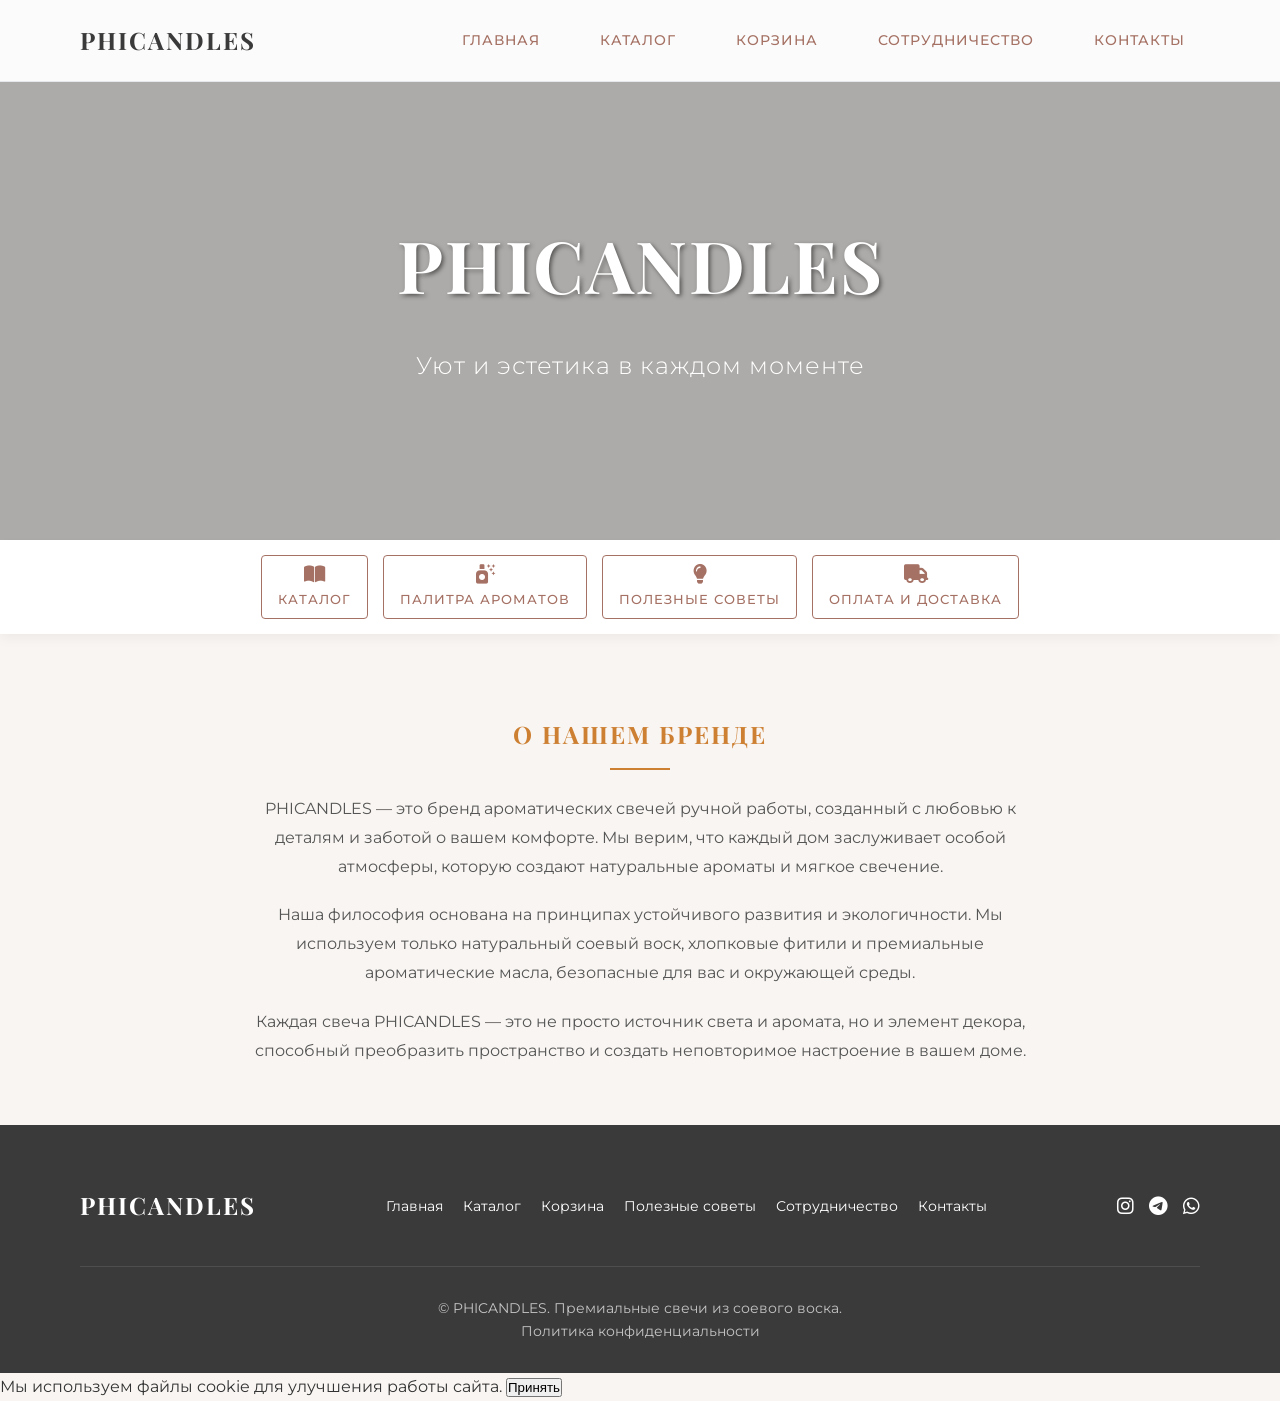
==== commit 6022c015: "Унификация навигации и редизайн кнопок: 1) Единый стиль навигации на всех страницах с бронзовым цвет" ====
--- a/index.html
+++ b/index.html
@@ -21,6 +21,7 @@
             <div class="logo">PHICANDLES</div>
             <div class="nav-links">
                 <a href="index.html">Главная</a>
+                <a href="catalog.html">Каталог</a>
                 <a href="cart.html">Корзина</a>
                 <a href="collaboration.html">Сотрудничество</a>
                 <a href="contacts.html">Контакты</a>
@@ -162,19 +163,40 @@
                 }
             });
 
-        // Выпадающее меню каталога
+        // Инициализация элементов меню
         const catalogBtn = document.getElementById('catalogBtn');
         const catalogDropdown = document.getElementById('catalogDropdown');
-
-        catalogBtn.addEventListener('click', function () {
-            aromaDropdown.classList.remove('active');
-            catalogDropdown.classList.toggle('active');
-        });
-
-        // Выпадающее меню ароматов
         const aromaBtn = document.getElementById('aromaBtn');
         const aromaDropdown = document.getElementById('aromaDropdown');
         const aromaList = document.getElementById('aromaList');
+
+        // Функция для закрытия всех выпадающих меню
+        function closeAllDropdowns() {
+            catalogDropdown.classList.remove('active');
+            aromaDropdown.classList.remove('active');
+        }
+
+        // Выпадающее меню каталога
+        catalogBtn.addEventListener('click', function (e) {
+            e.stopPropagation(); // Предотвращаем всплытие события
+            if (catalogDropdown.classList.contains('active')) {
+                catalogDropdown.classList.remove('active');
+            } else {
+                closeAllDropdowns();
+                catalogDropdown.classList.add('active');
+            }
+        });
+
+        // Выпадающее меню ароматов
+        aromaBtn.addEventListener('click', function (e) {
+            e.stopPropagation(); // Предотвращаем всплытие события
+            if (aromaDropdown.classList.contains('active')) {
+                aromaDropdown.classList.remove('active');
+            } else {
+                closeAllDropdowns();
+                aromaDropdown.classList.add('active');
+            }
+        });
 
         // Загрузка списка ароматов из файла
         fetch('./List of fragrances.txt')
@@ -190,19 +212,18 @@
                 aromaList.innerHTML = '<p>Не удалось загрузить список ароматов</p>';
             });
 
-        aromaBtn.addEventListener('click', function () {
-            catalogDropdown.classList.remove('active');
-            aromaDropdown.classList.toggle('active');
+        // Предотвращаем закрытие выпадающих меню при клике внутри них
+        catalogDropdown.addEventListener('click', function (e) {
+            e.stopPropagation();
+        });
+
+        aromaDropdown.addEventListener('click', function (e) {
+            e.stopPropagation();
         });
 
         // Закрытие выпадающих меню при клике вне их
-        document.addEventListener('click', function (event) {
-            if (!catalogBtn.contains(event.target) && !catalogDropdown.contains(event.target)) {
-                catalogDropdown.classList.remove('active');
-            }
-            if (!aromaBtn.contains(event.target) && !aromaDropdown.contains(event.target)) {
-                aromaDropdown.classList.remove('active');
-            }
+        document.addEventListener('click', function () {
+            closeAllDropdowns();
         });
 
         // Фиксированное меню при прокрутке
--- a/assets/css/styles.css
+++ b/assets/css/styles.css
@@ -69,7 +69,8 @@
 
 .nav-links a {
     text-decoration: none;
-    color: #3A3A3A;
+    color: #A57164;
+    /* Благородный бронзовый цвет для шрифта в меню */
     font-size: 0.9rem;
     text-transform: uppercase;
     letter-spacing: 1px;
@@ -80,6 +81,29 @@
 .nav-links a:hover {
     color: #CD7F32;
     /* Бронзовый цвет при наведении */
+}
+
+/* Стили для навигации на всех страницах */
+.nav {
+    display: flex;
+    justify-content: space-between;
+    align-items: center;
+}
+
+.nav a {
+    text-decoration: none;
+    color: #A57164;
+    /* Благородный бронзовый цвет для шрифта в меню */
+    font-size: 0.9rem;
+    text-transform: uppercase;
+    letter-spacing: 1px;
+    transition: color 0.3s ease;
+    font-weight: 500;
+    margin: 0 15px;
+}
+
+.nav a:hover {
+    color: #CD7F32;
 }
 
 /* Hero Section */
@@ -162,34 +186,33 @@
 /* Quick Navigation */
 .quick-nav {
     background-color: #fff;
-    padding: 30px 0;
+    padding: 15px 0;
     box-shadow: 0 4px 12px rgba(0, 0, 0, 0.05);
 }
 
 .nav-buttons {
     display: flex;
-    justify-content: space-between;
-    gap: 20px;
+    justify-content: center;
+    gap: 15px;
+    flex-direction: row;
 }
 
 .nav-button {
     display: flex;
     flex-direction: column;
     align-items: center;
-    padding: 25px;
-    /* Увеличенные отступы */
-    background: #F8F5F2;
-    border-radius: 8px;
-    border: 1px solid #CD7F32;
-    /* Тонкая бронзовая граница */
+    padding: 8px 16px;
+    background: transparent;
+    border-radius: 4px;
+    border: 0.5px solid #A57164;
     cursor: pointer;
     transition: all 0.3s ease;
-    flex: 1;
-    text-align: center;
-    text-decoration: none;
-    color: inherit;
+    text-align: center;
+    text-decoration: none;
+    color: #A57164;
     outline: none;
     box-shadow: none;
+    font-size: 13px;
 }
 
 /* Убираем синюю подсветку при фокусе для всех кнопок */
@@ -204,14 +227,14 @@
 }
 
 .nav-button i {
-    font-size: 2rem;
-    margin-bottom: 10px;
-    color: #CD7F32;
+    font-size: 1.2rem;
+    margin-bottom: 5px;
+    color: #A57164;
     /* Бронзовый цвет для иконок */
 }
 
 .nav-button span {
-    font-size: 0.9rem;
+    font-size: 13px;
     font-weight: 500;
     text-transform: uppercase;
     letter-spacing: 1px;
@@ -222,17 +245,20 @@
     background: #fff;
     padding: 40px 0;
     box-shadow: 0 4px 12px rgba(0, 0, 0, 0.1);
-    position: absolute;
+    position: fixed;
     width: 100%;
     z-index: 999;
     display: none;
     opacity: 0;
     transform: translateY(-20px);
     transition: all 0.3s ease;
+    top: 80px;
+    /* Позиционирование под фиксированным меню */
+    left: 0;
 }
 
 .catalog-dropdown.active {
-    display: block;
+    display: block !important;
     opacity: 1;
     transform: translateY(0);
 }
@@ -586,7 +612,7 @@
 
 .aroma-dropdown-content {
     display: none;
-    position: absolute;
+    position: relative;
     background-color: #fff;
     width: 100%;
     max-height: 300px;
@@ -598,7 +624,7 @@
 }
 
 .aroma-dropdown-content.active {
-    display: block;
+    display: block !important;
 }
 
 .aroma-item {
@@ -638,10 +664,11 @@
 
     .nav-buttons {
         flex-wrap: wrap;
+        justify-content: center;
     }
 
     .nav-button {
-        flex: 0 0 calc(50% - 10px);
+        flex: 0 0 auto;
     }
 
     .footer-content {
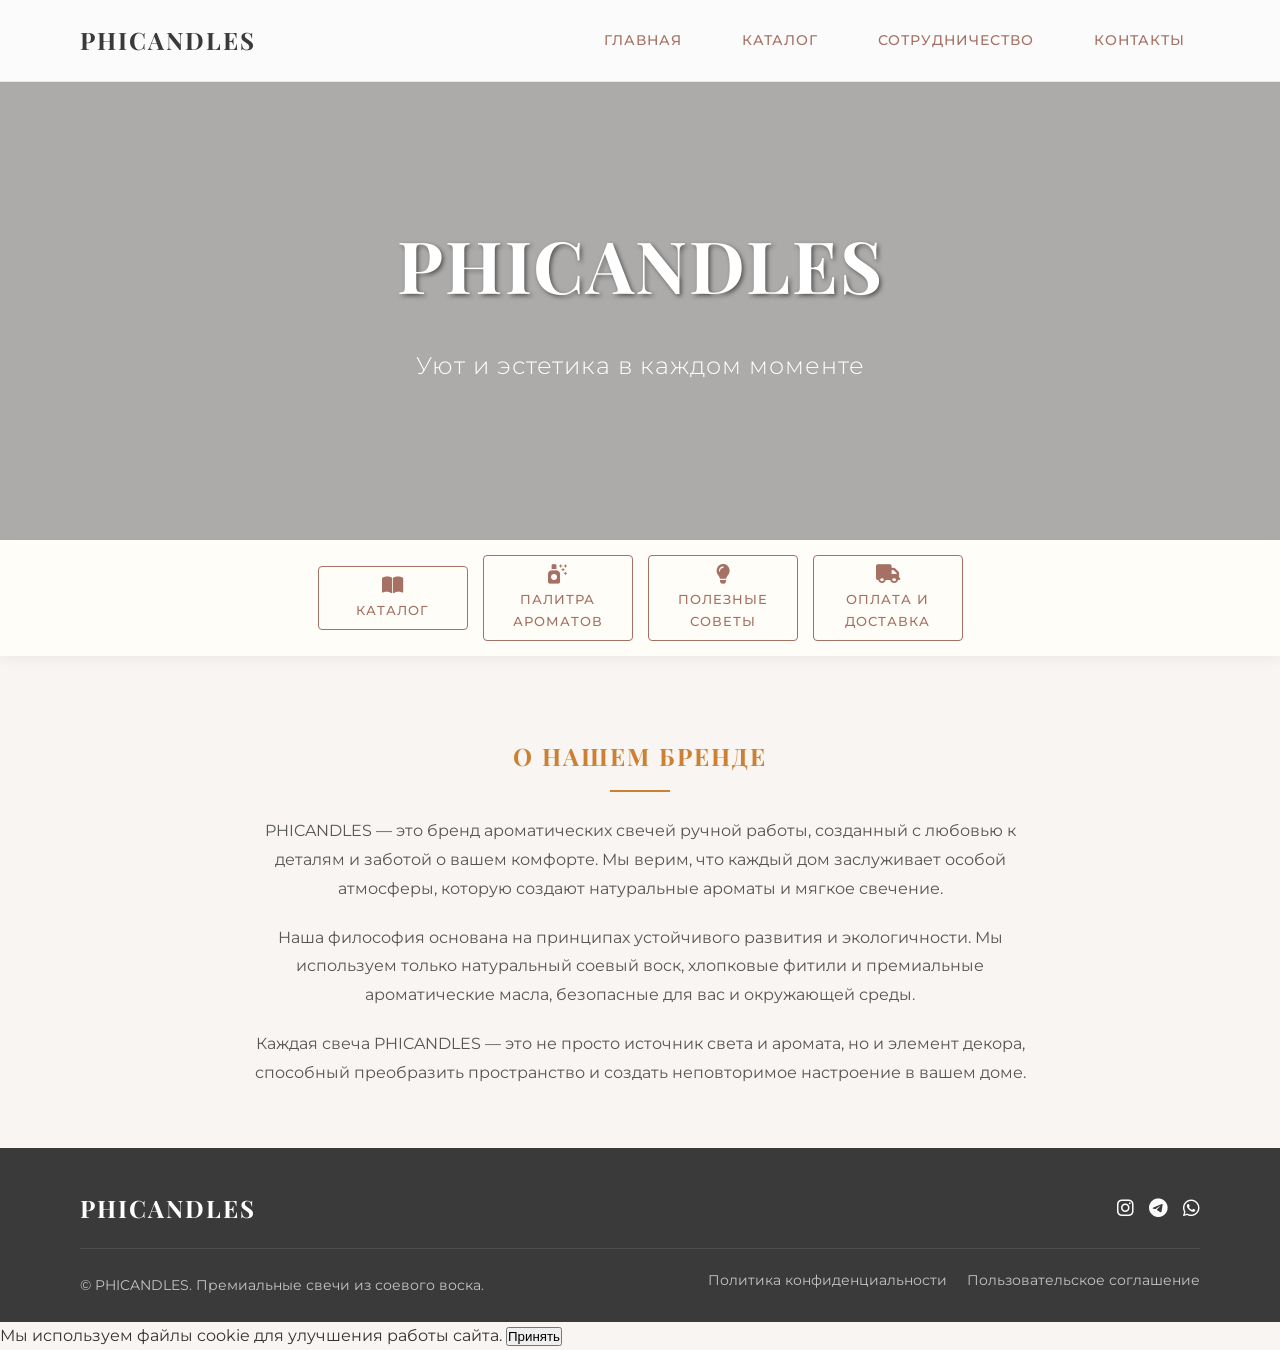
==== commit 8c664b24: "Обновление структуры сайта: удалена страница Корзина, изменены правила оформления обратной связи, до" ====
--- a/index.html
+++ b/index.html
@@ -22,14 +22,13 @@
             <div class="nav-links">
                 <a href="index.html">Главная</a>
                 <a href="catalog.html">Каталог</a>
-                <a href="cart.html">Корзина</a>
                 <a href="collaboration.html">Сотрудничество</a>
                 <a href="contacts.html">Контакты</a>
             </div>
         </nav>
     </header>
 
-    <!-- Полноэкранный баннер (уменьшенный в 1,5 раза) -->
+    <!-- Полноэкранный баннер -->
     <section class="hero-banner" style="background-image: url('Cover_hero.png');">
         <div class="hero-content">
             <h1>PHICANDLES</h1>
@@ -127,14 +126,6 @@
         <div class="container">
             <div class="footer-content">
                 <div class="footer-logo">PHICANDLES</div>
-                <div class="footer-links">
-                    <a href="index.html">Главная</a>
-                    <a href="catalog.html">Каталог</a>
-                    <a href="cart.html">Корзина</a>
-                    <a href="tips.html">Полезные советы</a>
-                    <a href="collaboration.html">Сотрудничество</a>
-                    <a href="contacts.html">Контакты</a>
-                </div>
                 <div class="footer-social">
                     <a href="#"><i class="fab fa-instagram"></i></a>
                     <a href="#"><i class="fab fa-telegram"></i></a>
@@ -143,7 +134,10 @@
             </div>
             <div class="footer-bottom">
                 <p>© PHICANDLES. Премиальные свечи из соевого воска.</p>
-                <p><a href="cookie.html">Политика конфиденциальности</a></p>
+                <div class="legal-links">
+                    <a href="cookie.html">Политика конфиденциальности</a>
+                    <a href="cookie.html">Пользовательское соглашение</a>
+                </div>
             </div>
         </div>
     </footer>
--- a/assets/css/styles.css
+++ b/assets/css/styles.css
@@ -130,11 +130,13 @@
     background: rgba(0, 0, 0, 0.3);
 }
 
-/* Увеличенный баннер */
+/* Полноэкранный баннер */
 .hero-banner {
-    min-height: 60vh;
-    /* Увеличено до 60% высоты экрана */
-    background-size: contain;
+    height: 60vh;
+    width: 100vw;
+    margin: 0;
+    padding: 0;
+    background-size: cover;
     background-position: center;
     background-repeat: no-repeat;
     display: flex;
@@ -143,12 +145,11 @@
     text-align: center;
     color: #fff;
     position: relative;
-    max-width: 100%;
-    margin: 0 auto;
     padding-top: 80px;
     /* Отступ сверху для фиксированного меню */
-    aspect-ratio: auto;
-    /* Сохранение пропорций */
+    object-fit: cover;
+    left: 0;
+    right: 0;
 }
 
 .hero-banner::before {
@@ -185,9 +186,11 @@
 
 /* Quick Navigation */
 .quick-nav {
-    background-color: #fff;
+    background-color: #FFFDF8;
+    /* Светло-кремовый фон */
     padding: 15px 0;
     box-shadow: 0 4px 12px rgba(0, 0, 0, 0.05);
+    width: 100%;
 }
 
 .nav-buttons {
@@ -195,6 +198,9 @@
     justify-content: center;
     gap: 15px;
     flex-direction: row;
+    max-width: 800px;
+    margin: 0 auto;
+    align-items: center;
 }
 
 .nav-button {
@@ -213,6 +219,7 @@
     outline: none;
     box-shadow: none;
     font-size: 13px;
+    width: 150px;
 }
 
 /* Убираем синюю подсветку при фокусе для всех кнопок */
@@ -504,7 +511,7 @@
 
 /* Footer */
 .footer {
-    padding: 60px 0 30px;
+    padding: 40px 0 20px;
     background: #3A3A3A;
     color: #fff;
 }
@@ -514,7 +521,7 @@
     justify-content: space-between;
     align-items: center;
     flex-wrap: wrap;
-    margin-bottom: 40px;
+    margin-bottom: 20px;
 }
 
 .footer-logo {
@@ -526,8 +533,7 @@
 }
 
 .footer-links {
-    display: flex;
-    gap: 20px;
+    display: none;
 }
 
 .footer-links a {
@@ -560,10 +566,22 @@
 
 .footer-bottom {
     text-align: center;
-    padding-top: 30px;
+    padding-top: 20px;
     border-top: 1px solid rgba(255, 255, 255, 0.1);
     font-size: 0.85rem;
     color: rgba(255, 255, 255, 0.7);
+    display: flex;
+    justify-content: space-between;
+    flex-wrap: wrap;
+}
+
+.footer-bottom p {
+    margin: 5px 0;
+}
+
+.footer-bottom .legal-links {
+    display: flex;
+    gap: 20px;
 }
 
 .footer-bottom a {
@@ -669,6 +687,7 @@
 
     .nav-button {
         flex: 0 0 auto;
+        max-width: 70%;
     }
 
     .footer-content {
@@ -677,9 +696,13 @@
         text-align: center;
     }
 
-    .footer-links {
-        flex-wrap: wrap;
-        justify-content: center;
+    .footer-bottom {
+        flex-direction: column;
+        align-items: center;
+    }
+
+    .footer-bottom .legal-links {
+        margin-top: 10px;
     }
 }
 
